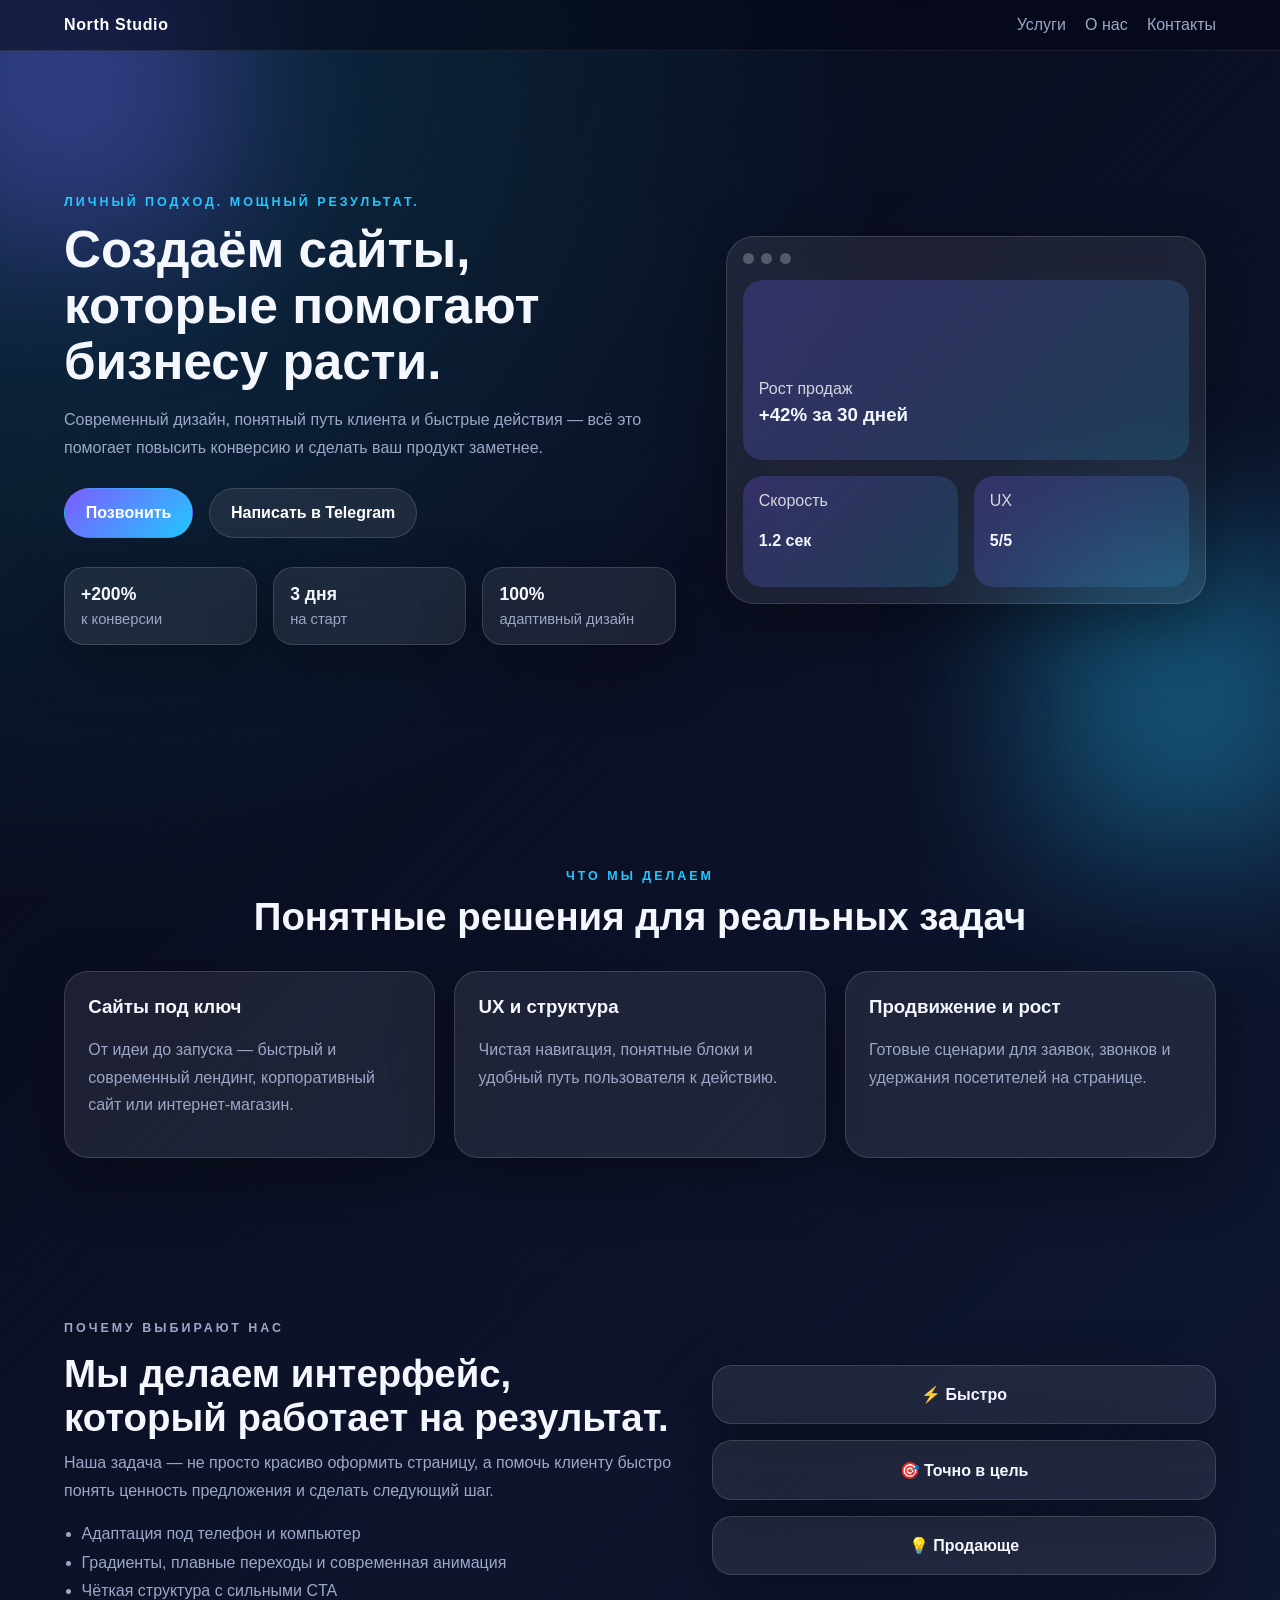
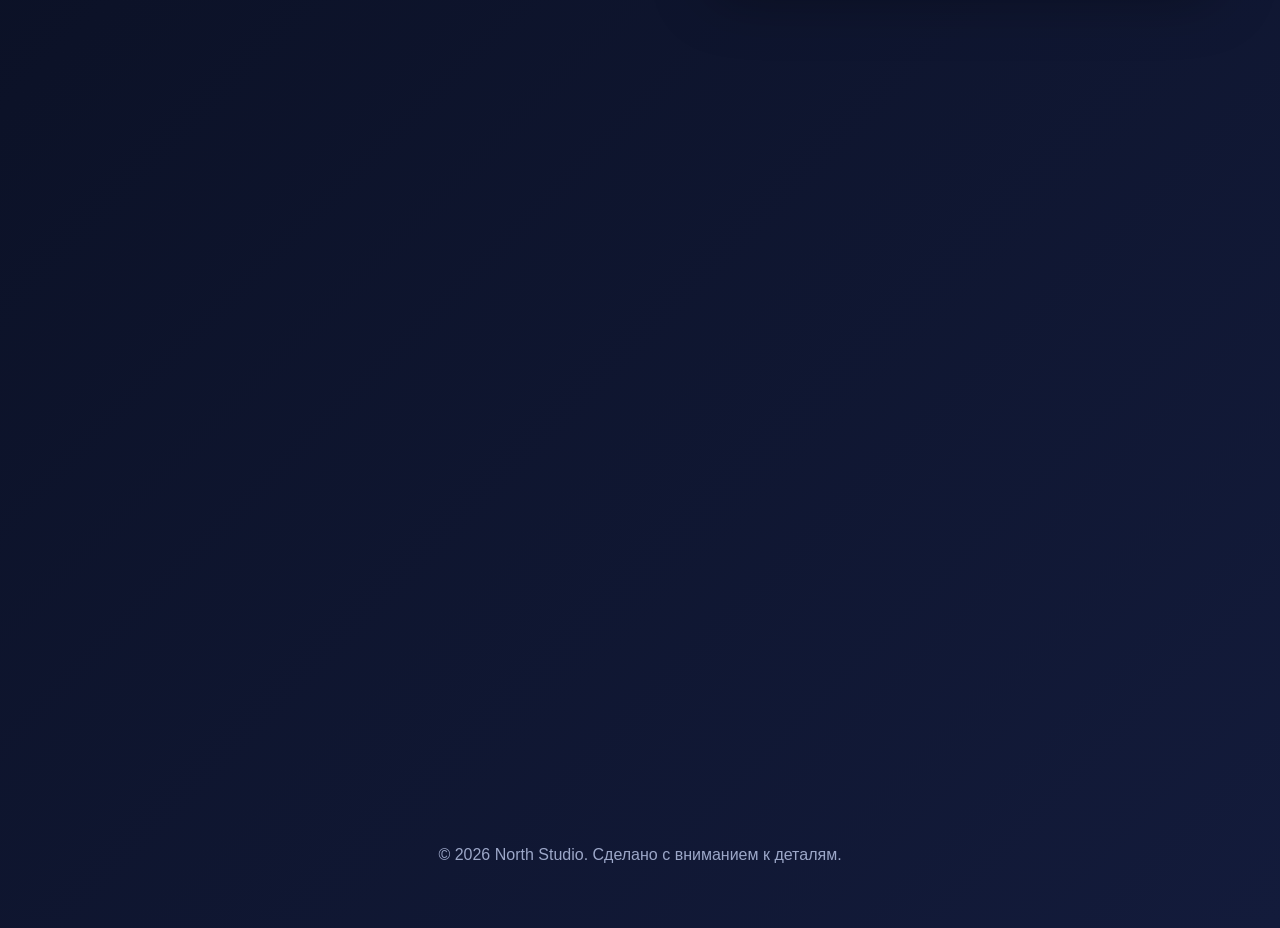
==== index.html @ 6022a89e "Initial landing page" ====
<!DOCTYPE html>
<html lang="ru">
  <head>
    <meta charset="UTF-8" />
    <meta name="viewport" content="width=device-width, initial-scale=1.0" />
    <meta
      name="description"
      content="Современный и продающий сайт с понятной структурой, сильными CTA и удобной адаптацией под телефон и компьютер."
    />
    <title>North Studio — сайты, которые продают</title>
    <link rel="stylesheet" href="styles.css" />
  </head>
  <body>
    <div class="page-glow glow-one"></div>
    <div class="page-glow glow-two"></div>

    <header class="header">
      <a href="#top" class="brand">North Studio</a>
      <button class="menu-toggle" aria-label="Открыть меню" aria-expanded="false">
        <span></span><span></span><span></span>
      </button>
      <nav class="nav" aria-label="Главная навигация">
        <a href="#services">Услуги</a>
        <a href="#about">О нас</a>
        <a href="#contact">Контакты</a>
      </nav>
    </header>

    <main id="top">
      <section class="hero section">
        <div class="hero-copy reveal">
          <p class="eyebrow">Личный подход. Мощный результат.</p>
          <h1>Создаём сайты, которые помогают бизнесу расти.</h1>
          <p class="hero-text">
            Современный дизайн, понятный путь клиента и быстрые действия — всё это
            помогает повысить конверсию и сделать ваш продукт заметнее.
          </p>
          <div class="hero-actions">
            <a class="btn btn-primary" href="tel:+79000000000">Позвонить</a>
            <a class="btn btn-secondary" href="https://t.me/yourusername" target="_blank" rel="noreferrer">Написать в Telegram</a>
          </div>
          <div class="hero-stats">
            <div>
              <strong>+200%</strong>
              <span>к конверсии</span>
            </div>
            <div>
              <strong>3 дня</strong>
              <span>на старт</span>
            </div>
            <div>
              <strong>100%</strong>
              <span>адаптивный дизайн</span>
            </div>
          </div>
        </div>

        <div class="hero-visual reveal">
          <div class="panel">
            <div class="panel-top">
              <span></span><span></span><span></span>
            </div>
            <div class="panel-body">
              <div class="mock-card large">
                <p>Рост продаж</p>
                <h3>+42% за 30 дней</h3>
              </div>
              <div class="mock-grid">
                <div class="mock-card">
                  <p>Скорость</p>
                  <h4>1.2 сек</h4>
                </div>
                <div class="mock-card">
                  <p>UX</p>
                  <h4>5/5</h4>
                </div>
              </div>
            </div>
          </div>
        </div>
      </section>

      <section class="section" id="services">
        <div class="section-heading reveal">
          <p class="eyebrow">Что мы делаем</p>
          <h2>Понятные решения для реальных задач</h2>
        </div>
        <div class="cards-grid">
          <article class="card reveal">
            <h3>Сайты под ключ</h3>
            <p>От идеи до запуска — быстрый и современный лендинг, корпоративный сайт или интернет-магазин.</p>
          </article>
          <article class="card reveal">
            <h3>UX и структура</h3>
            <p>Чистая навигация, понятные блоки и удобный путь пользователя к действию.</p>
          </article>
          <article class="card reveal">
            <h3>Продвижение и рост</h3>
            <p>Готовые сценарии для заявок, звонков и удержания посетителей на странице.</p>
          </article>
        </div>
      </section>

      <section class="section about-section" id="about">
        <div class="about-copy reveal">
          <p class="eyebrow">Почему выбирают нас</p>
          <h2>Мы делаем интерфейс, который работает на результат.</h2>
          <p>
            Наша задача — не просто красиво оформить страницу, а помочь клиенту быстро понять ценность предложения и сделать следующий шаг.
          </p>
          <ul class="feature-list">
            <li>Адаптация под телефон и компьютер</li>
            <li>Градиенты, плавные переходы и современная анимация</li>
            <li>Чёткая структура с сильными CTA</li>
          </ul>
        </div>
        <div class="about-badges reveal">
          <div class="badge">⚡ Быстро</div>
          <div class="badge">🎯 Точно в цель</div>
          <div class="badge">💡 Продающе</div>
        </div>
      </section>

      <section class="section contact-section" id="contact">
        <div class="section-heading reveal">
          <p class="eyebrow">Оставить заявку</p>
          <h2>Готовы начать?</h2>
        </div>
        <div class="contact-wrap">
          <form class="contact-form reveal" id="lead-form">
            <label>
              Имя
              <input type="text" name="name" placeholder="Ваше имя" required />
            </label>
            <label>
              Телефон
              <input type="tel" name="phone" placeholder="+7 999 000 00 00" required />
            </label>
            <label>
              Что нужно
              <textarea name="message" rows="4" placeholder="Коротко опишите задачу"></textarea>
            </label>
            <button class="btn btn-primary" type="submit">Отправить заявку</button>
            <p class="form-note" id="form-note">Мы ответим в течение рабочего дня.</p>
          </form>
          <div class="contact-info reveal">
            <h3>Контакты</h3>
            <p><a href="tel:+79000000000">+7 (900) 000-00-00</a></p>
            <p><a href="https://t.me/yourusername" target="_blank" rel="noreferrer">Телеграм</a></p>
            <p>Москва, онлайн по всей России</p>
          </div>
        </div>
      </section>
    </main>

    <footer class="footer">
      <p>© <span id="year"></span> North Studio. Сделано с вниманием к деталям.</p>
    </footer>

    <script src="script.js"></script>
  </body>
</html>
---- styles.css ----
:root {
  --bg: #050816;
  --bg-soft: rgba(255, 255, 255, 0.08);
  --text: #f5f7ff;
  --muted: #9ca7c8;
  --accent: #7c5cff;
  --accent-2: #24c7ff;
  --border: rgba(255, 255, 255, 0.14);
  --shadow: 0 20px 60px rgba(0, 0, 0, 0.35);
}

* {
  box-sizing: border-box;
}

html {
  scroll-behavior: smooth;
}

body {
  margin: 0;
  font-family: Inter, ui-sans-serif, -apple-system, BlinkMacSystemFont, "Segoe UI", sans-serif;
  color: var(--text);
  background:
    radial-gradient(circle at top left, rgba(36, 199, 255, 0.22), transparent 32%),
    linear-gradient(135deg, #060816 0%, #0c1228 45%, #131b3b 100%);
  min-height: 100vh;
  overflow-x: hidden;
}

img {
  max-width: 100%;
}

.page-glow {
  position: fixed;
  width: 300px;
  height: 300px;
  filter: blur(80px);
  opacity: 0.35;
  pointer-events: none;
  z-index: -1;
}

.glow-one {
  top: -60px;
  left: -80px;
  background: var(--accent);
}

.glow-two {
  bottom: 50px;
  right: -60px;
  background: var(--accent-2);
}

.header {
  position: sticky;
  top: 0;
  z-index: 20;
  display: flex;
  justify-content: space-between;
  align-items: center;
  padding: 1rem 5vw;
  backdrop-filter: blur(18px);
  background: rgba(5, 8, 22, 0.55);
  border-bottom: 1px solid rgba(255, 255, 255, 0.08);
}

.brand {
  color: white;
  text-decoration: none;
  font-weight: 800;
  letter-spacing: 0.04em;
}

.nav {
  display: flex;
  gap: 1.2rem;
}

.nav a {
  color: var(--muted);
  text-decoration: none;
  transition: color 0.3s ease;
}

.nav a:hover {
  color: white;
}

.menu-toggle {
  display: none;
  background: none;
  border: 0;
  padding: 0.3rem;
  cursor: pointer;
}

.menu-toggle span {
  display: block;
  width: 22px;
  height: 2px;
  background: white;
  margin: 5px 0;
  border-radius: 999px;
}

.section {
  padding: 5rem 5vw;
}

.hero {
  display: grid;
  grid-template-columns: 1.1fr 0.9fr;
  gap: 2.5rem;
  align-items: center;
  min-height: 82vh;
}

.eyebrow {
  text-transform: uppercase;
  letter-spacing: 0.24em;
  color: var(--accent-2);
  font-size: 0.78rem;
  font-weight: 700;
}

h1,
h2,
h3,
p {
  margin-top: 0;
}

h1 {
  font-size: clamp(2.2rem, 4vw, 3.7rem);
  line-height: 1.1;
  margin-bottom: 1rem;
}

h2 {
  font-size: clamp(1.7rem, 3vw, 2.4rem);
  margin-bottom: 0.6rem;
}

.hero-text,
.card p,
.about-copy p,
.contact-info p,
.form-note {
  color: var(--muted);
  line-height: 1.7;
}

.hero-actions {
  display: flex;
  flex-wrap: wrap;
  gap: 1rem;
  margin: 1.7rem 0;
}

.btn {
  display: inline-flex;
  align-items: center;
  justify-content: center;
  padding: 0.95rem 1.3rem;
  border-radius: 999px;
  text-decoration: none;
  font-weight: 700;
  border: 1px solid transparent;
  transition: transform 0.3s ease, box-shadow 0.3s ease, background 0.3s ease;
}

.btn:hover {
  transform: translateY(-2px);
  box-shadow: 0 12px 30px rgba(0, 0, 0, 0.24);
}

.btn-primary {
  background: linear-gradient(135deg, var(--accent), var(--accent-2));
  color: white;
}

.btn-secondary {
  color: white;
  background: rgba(255, 255, 255, 0.08);
  border-color: var(--border);
}

.hero-stats {
  display: grid;
  grid-template-columns: repeat(3, minmax(0, 1fr));
  gap: 1rem;
  margin-top: 1.8rem;
}

.hero-stats div,
.card,
.contact-form,
.contact-info,
.about-badges .badge,
.panel {
  background: var(--bg-soft);
  border: 1px solid var(--border);
  box-shadow: var(--shadow);
}

.hero-stats div {
  padding: 1rem;
  border-radius: 20px;
  backdrop-filter: blur(16px);
}

.hero-stats strong {
  display: block;
  font-size: 1.1rem;
  margin-bottom: 0.3rem;
}

.hero-stats span {
  color: var(--muted);
  font-size: 0.92rem;
}

.hero-visual {
  display: flex;
  justify-content: center;
}

.panel {
  width: min(100%, 480px);
  padding: 1rem;
  border-radius: 28px;
  backdrop-filter: blur(20px);
  animation: float 5s ease-in-out infinite;
}

.panel-top {
  display: flex;
  gap: 0.45rem;
  margin-bottom: 1rem;
}

.panel-top span {
  width: 11px;
  height: 11px;
  border-radius: 50%;
  background: rgba(255, 255, 255, 0.25);
}

.panel-body {
  display: grid;
  gap: 1rem;
}

.mock-card {
  padding: 1rem;
  border-radius: 20px;
  background: linear-gradient(135deg, rgba(124, 92, 255, 0.25), rgba(36, 199, 255, 0.15));
}

.mock-card.large {
  min-height: 180px;
  display: flex;
  flex-direction: column;
  justify-content: flex-end;
}

.mock-card p {
  color: rgba(255, 255, 255, 0.8);
  margin-bottom: 0.35rem;
}

.mock-grid {
  display: grid;
  grid-template-columns: 1fr 1fr;
  gap: 1rem;
}

.section-heading {
  margin-bottom: 2rem;
  text-align: center;
}

.cards-grid {
  display: grid;
  grid-template-columns: repeat(3, minmax(0, 1fr));
  gap: 1.2rem;
}

.card {
  padding: 1.45rem;
  border-radius: 24px;
  transition: transform 0.35s ease, border-color 0.35s ease;
}

.card:hover {
  transform: translateY(-6px);
  border-color: rgba(124, 92, 255, 0.5);
}

.about-section {
  display: grid;
  grid-template-columns: 1.1fr 0.9fr;
  gap: 2rem;
  align-items: center;
}

.feature-list {
  padding-left: 1.1rem;
  color: var(--muted);
  line-height: 1.8;
}

.about-badges {
  display: grid;
  gap: 1rem;
}

.about-badges .badge {
  padding: 1.2rem 1.3rem;
  border-radius: 20px;
  font-weight: 700;
  text-align: center;
}

.contact-wrap {
  display: grid;
  grid-template-columns: 1.1fr 0.9fr;
  gap: 1.3rem;
}

.contact-form,
.contact-info {
  border-radius: 24px;
  padding: 1.35rem;
}

label {
  display: flex;
  flex-direction: column;
  gap: 0.5rem;
  margin-bottom: 1rem;
  font-weight: 600;
}

input,
textarea {
  width: 100%;
  border: 1px solid rgba(255, 255, 255, 0.12);
  background: rgba(255, 255, 255, 0.07);
  border-radius: 14px;
  padding: 0.95rem 1rem;
  color: white;
  outline: none;
}

input:focus,
textarea:focus {
  border-color: var(--accent-2);
  box-shadow: 0 0 0 3px rgba(36, 199, 255, 0.15);
}

.contact-info a {
  color: white;
  text-decoration: none;
}

.footer {
  padding: 2rem 5vw 3rem;
  color: var(--muted);
  text-align: center;
}

.reveal {
  opacity: 0;
  transform: translateY(24px);
  transition: opacity 0.8s ease, transform 0.8s ease;
}

.reveal.visible {
  opacity: 1;
  transform: translateY(0);
}

@keyframes float {
  0%,
  100% {
    transform: translateY(0px);
  }
  50% {
    transform: translateY(-8px);
  }
}

@media (max-width: 900px) {
  .hero,
  .about-section,
  .contact-wrap,
  .cards-grid {
    grid-template-columns: 1fr;
  }

  .hero {
    min-height: auto;
  }
}

@media (max-width: 760px) {
  .header {
    padding: 1rem 1.2rem;
  }

  .menu-toggle {
    display: inline-block;
  }

  .nav {
    position: absolute;
    top: 100%;
    right: 1rem;
    flex-direction: column;
    padding: 0.8rem;
    border-radius: 16px;
    background: rgba(5, 8, 22, 0.95);
    border: 1px solid var(--border);
    display: none;
    min-width: 170px;
  }

  .nav.open {
    display: flex;
  }

  .section {
    padding: 3.5rem 1.2rem;
  }

  .hero-actions,
  .hero-stats {
    grid-template-columns: 1fr;
  }

  .hero-stats {
    display: grid;
  }

  .hero-actions {
    flex-direction: column;
  }
}
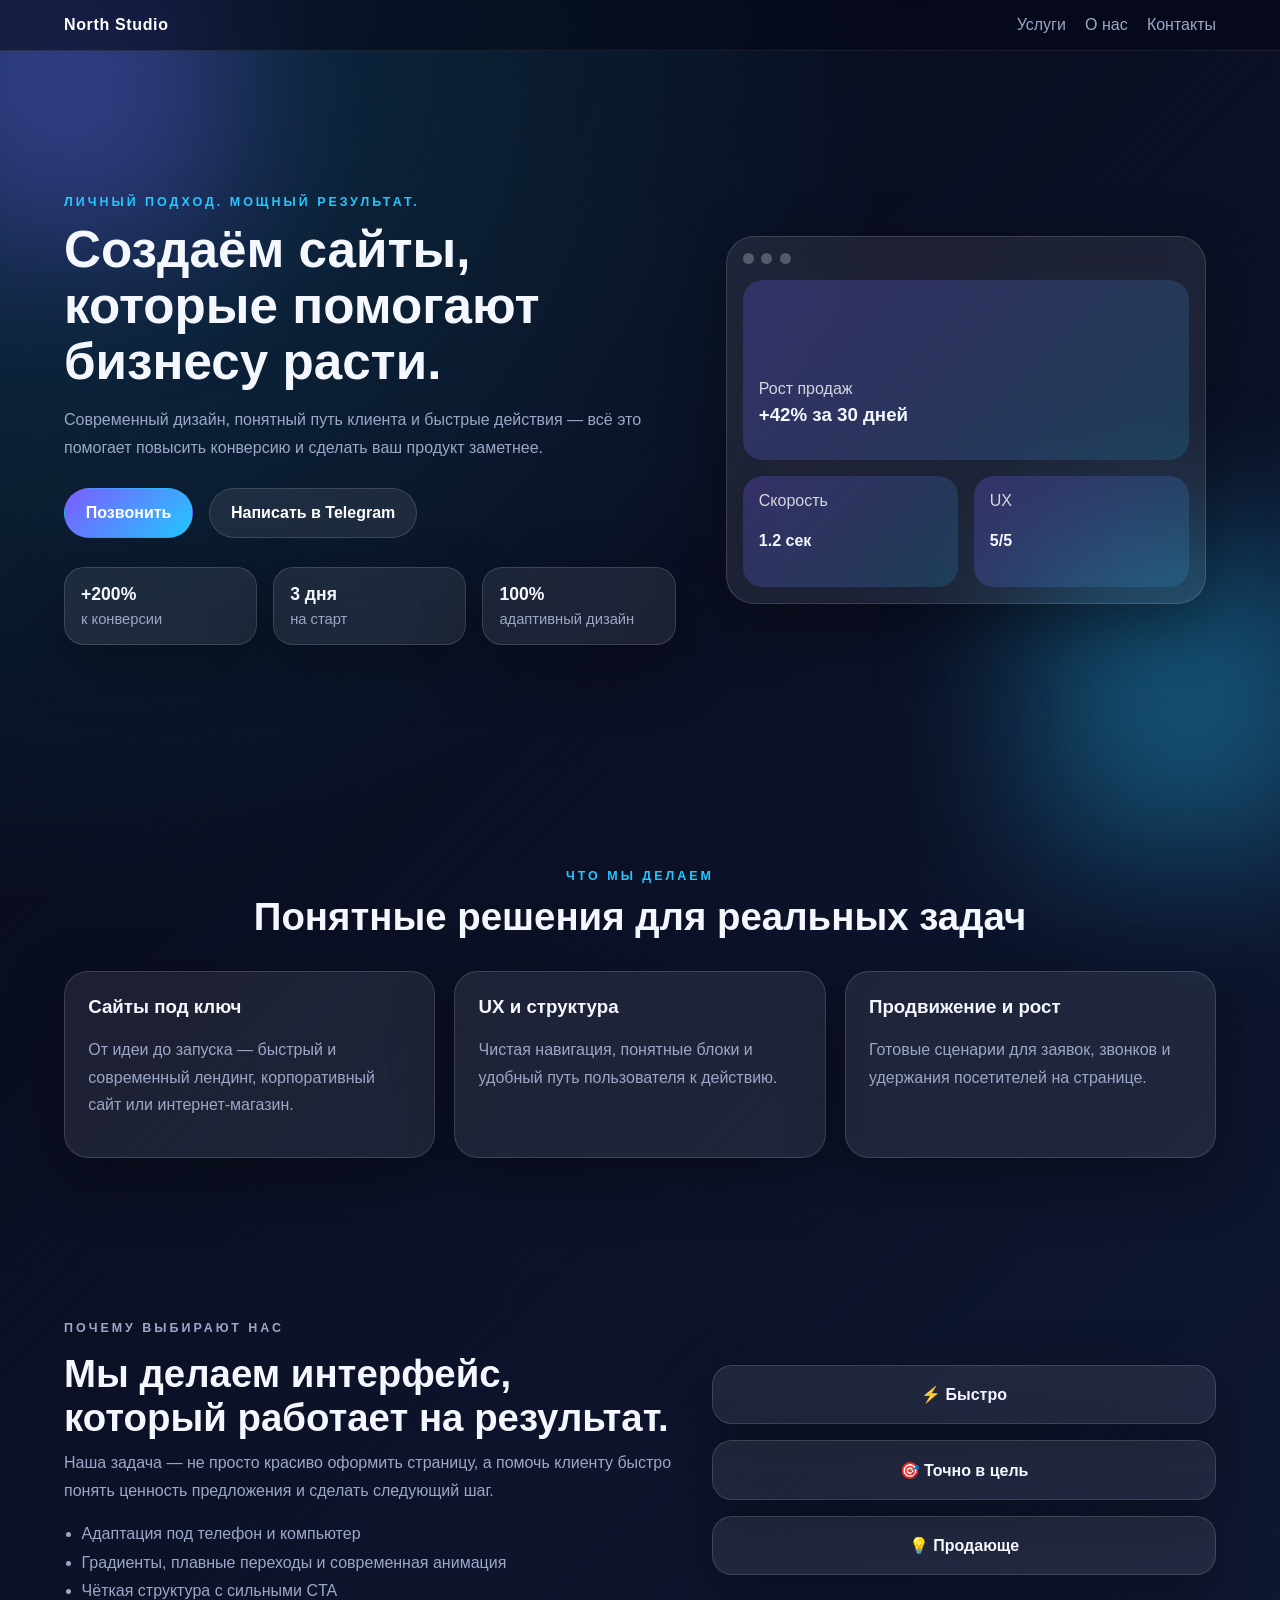
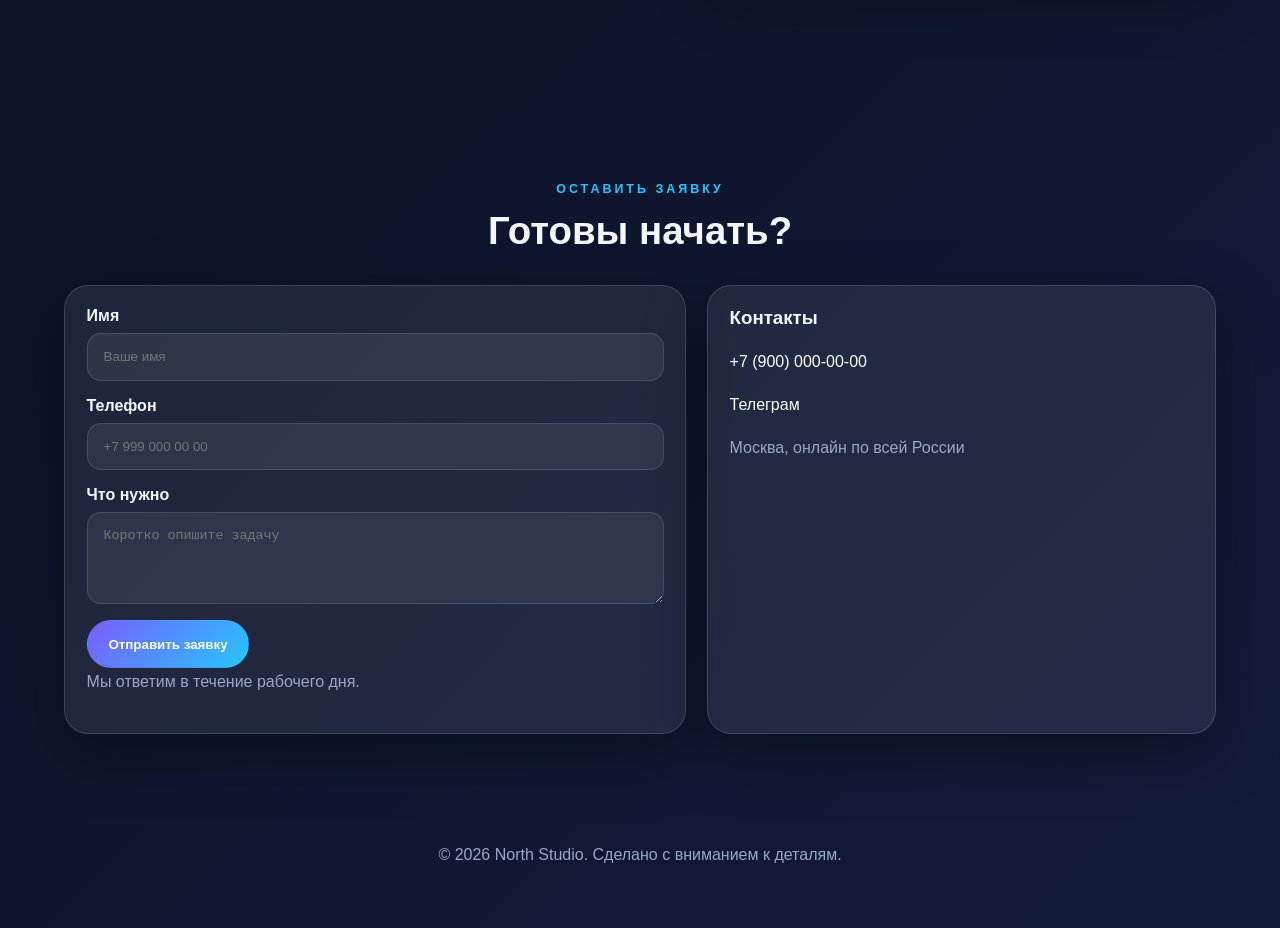
==== commit b3c06af2: "Harden external links" ====
--- a/index.html
+++ b/index.html
@@ -37,7 +37,7 @@
           </p>
           <div class="hero-actions">
             <a class="btn btn-primary" href="tel:+79000000000">Позвонить</a>
-            <a class="btn btn-secondary" href="https://t.me/yourusername" target="_blank" rel="noreferrer">Написать в Telegram</a>
+            <a class="btn btn-secondary" href="https://t.me/yourusername" target="_blank" rel="noopener noreferrer">Написать в Telegram</a>
           </div>
           <div class="hero-stats">
             <div>
@@ -146,7 +146,7 @@
           <div class="contact-info reveal">
             <h3>Контакты</h3>
             <p><a href="tel:+79000000000">+7 (900) 000-00-00</a></p>
-            <p><a href="https://t.me/yourusername" target="_blank" rel="noreferrer">Телеграм</a></p>
+            <p><a href="https://t.me/yourusername" target="_blank" rel="noopener noreferrer">Телеграм</a></p>
             <p>Москва, онлайн по всей России</p>
           </div>
         </div>
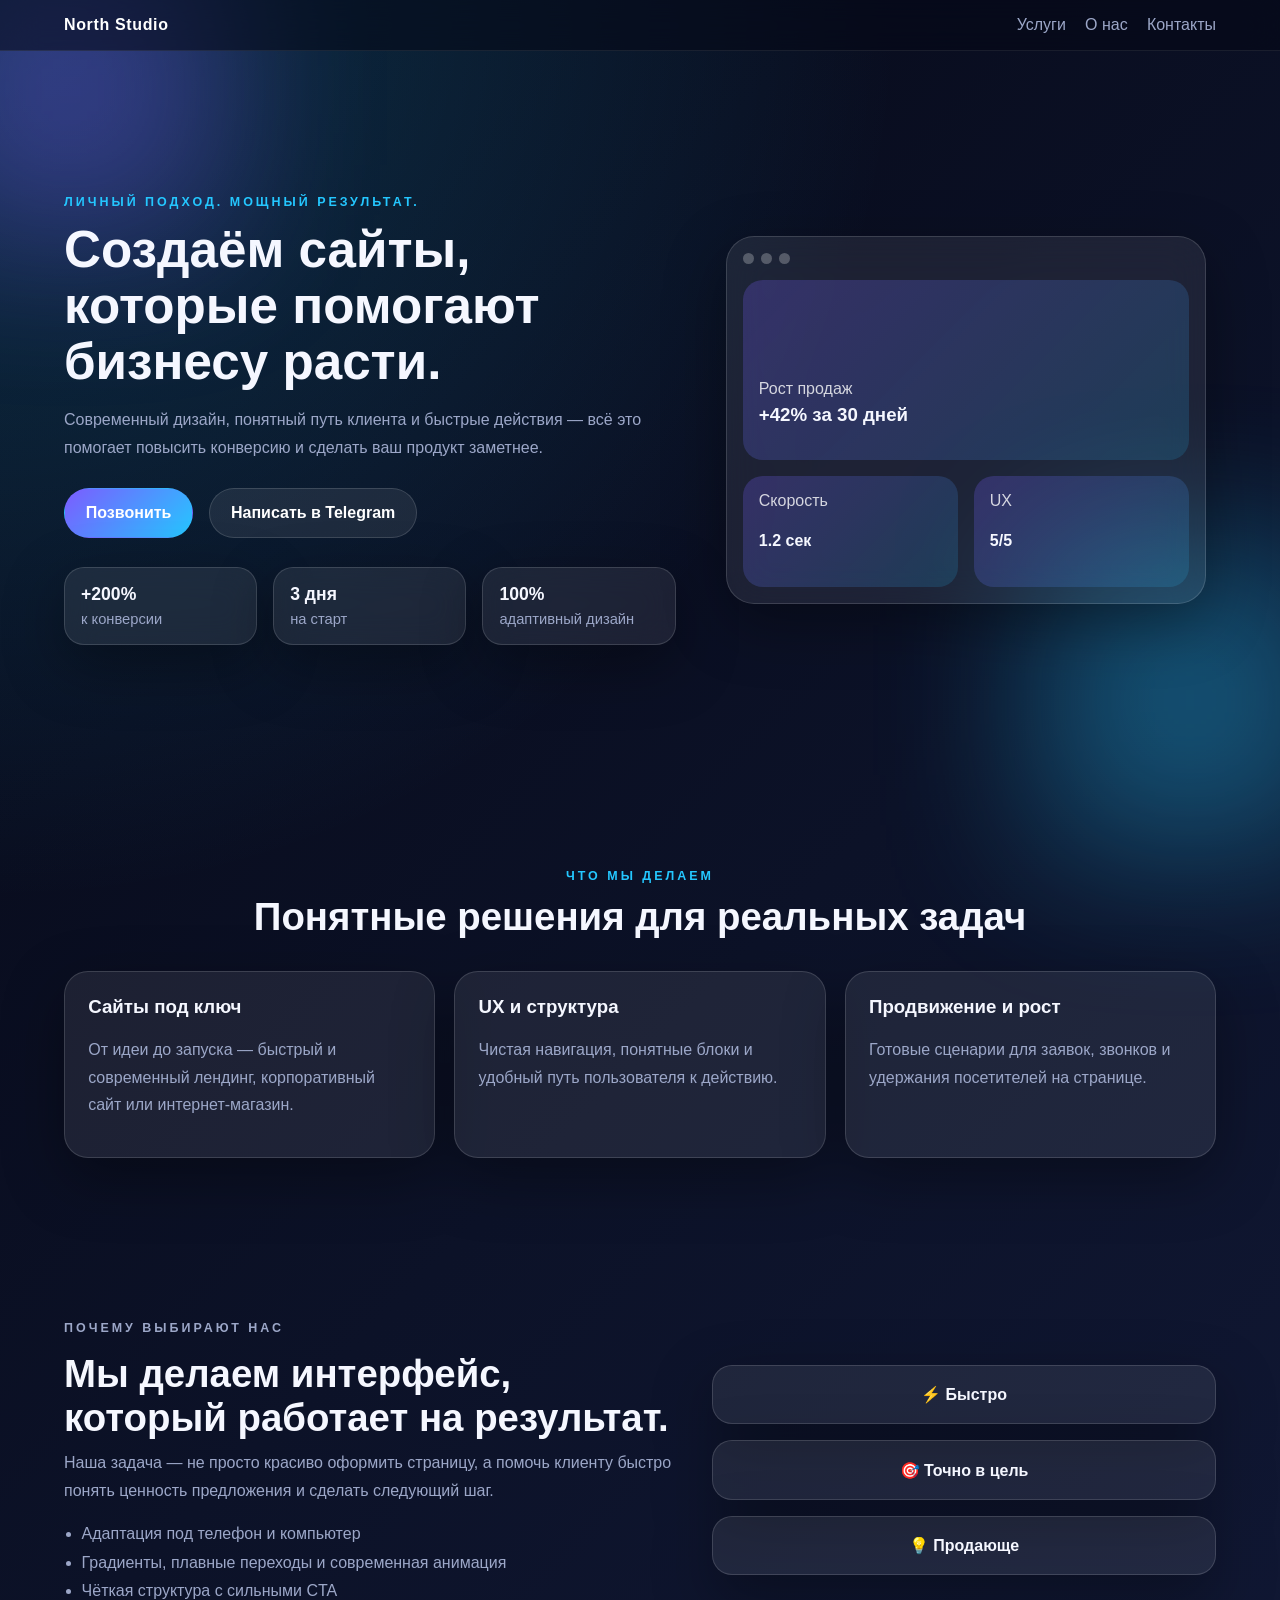
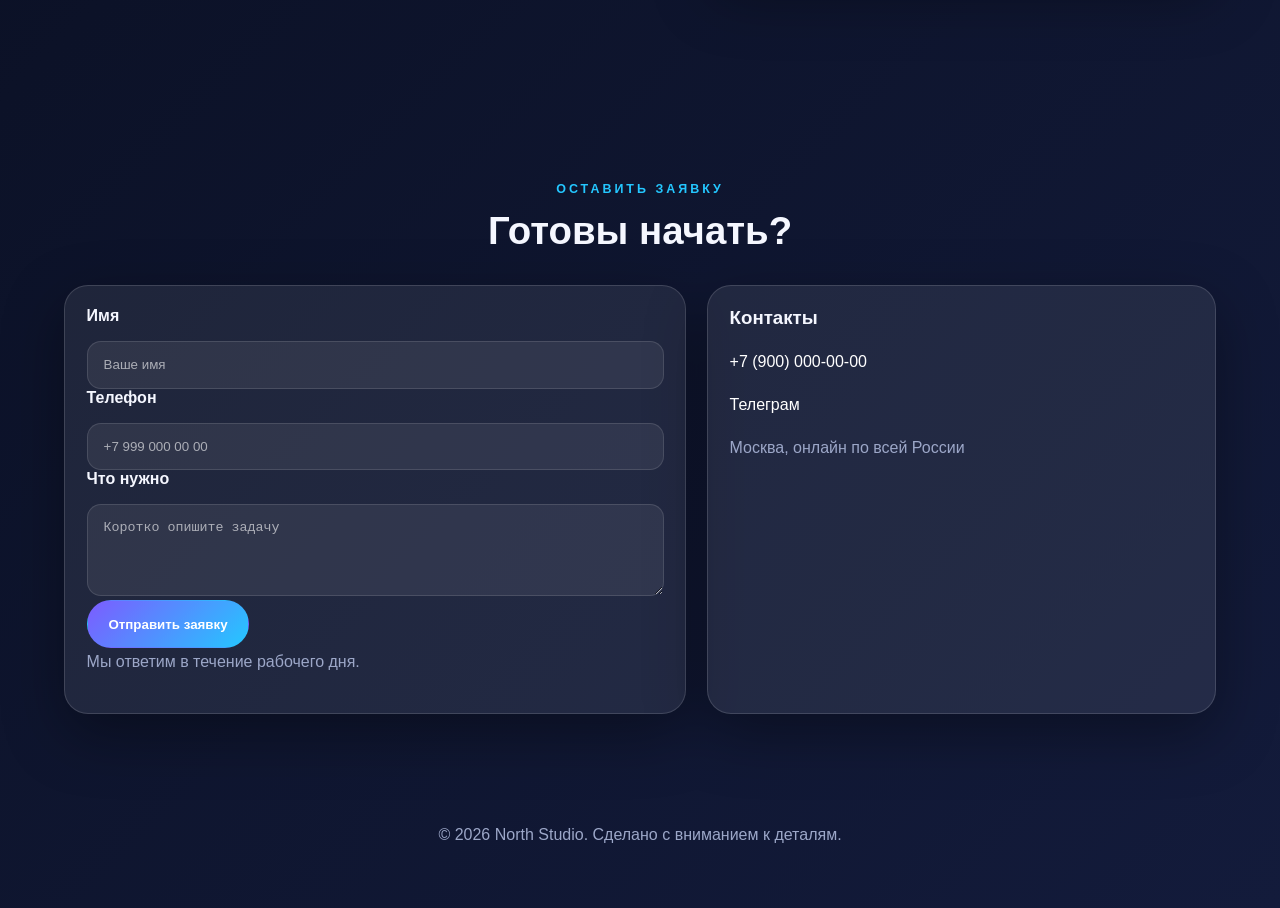
==== commit 50918ca6: "Add SEO accessibility and GitHub Pages readiness" ====
--- a/index.html
+++ b/index.html
@@ -7,10 +7,18 @@
       name="description"
       content="Современный и продающий сайт с понятной структурой, сильными CTA и удобной адаптацией под телефон и компьютер."
     />
+    <meta name="keywords" content="лендинг, разработка сайта, сайт под ключ, адаптивный сайт, продажи через сайт" />
+    <meta name="theme-color" content="#050816" />
+    <meta name="robots" content="index,follow" />
+    <meta property="og:title" content="North Studio — сайты, которые продают" />
+    <meta property="og:description" content="Создаём современные, понятные и продающие сайты с сильными CTA и адаптивным дизайном." />
+    <meta property="og:type" content="website" />
+    <link rel="canonical" href="https://your-username.github.io/landing-page/" />
     <title>North Studio — сайты, которые продают</title>
     <link rel="stylesheet" href="styles.css" />
   </head>
-  <body>
+  <body id="top">
+    <a class="skip-link" href="#main-content">Перейти к содержимому</a>
     <div class="page-glow glow-one"></div>
     <div class="page-glow glow-two"></div>
 
@@ -26,7 +34,7 @@
       </nav>
     </header>
 
-    <main id="top">
+    <main id="main-content" tabindex="-1">
       <section class="hero section">
         <div class="hero-copy reveal">
           <p class="eyebrow">Личный подход. Мощный результат.</p>
@@ -128,20 +136,17 @@
         </div>
         <div class="contact-wrap">
           <form class="contact-form reveal" id="lead-form">
-            <label>
-              Имя
-              <input type="text" name="name" placeholder="Ваше имя" required />
-            </label>
-            <label>
-              Телефон
-              <input type="tel" name="phone" placeholder="+7 999 000 00 00" required />
-            </label>
-            <label>
-              Что нужно
-              <textarea name="message" rows="4" placeholder="Коротко опишите задачу"></textarea>
-            </label>
+            <label for="name">Имя</label>
+            <input id="name" type="text" name="name" placeholder="Ваше имя" autocomplete="name" required />
+
+            <label for="phone">Телефон</label>
+            <input id="phone" type="tel" name="phone" placeholder="+7 999 000 00 00" autocomplete="tel" inputmode="tel" required />
+
+            <label for="message">Что нужно</label>
+            <textarea id="message" name="message" rows="4" placeholder="Коротко опишите задачу"></textarea>
+
             <button class="btn btn-primary" type="submit">Отправить заявку</button>
-            <p class="form-note" id="form-note">Мы ответим в течение рабочего дня.</p>
+            <p class="form-note" id="form-note" aria-live="polite">Мы ответим в течение рабочего дня.</p>
           </form>
           <div class="contact-info reveal">
             <h3>Контакты</h3>
--- a/styles.css
+++ b/styles.css
@@ -30,6 +30,24 @@
 
 img {
   max-width: 100%;
+}
+
+.skip-link {
+  position: absolute;
+  left: -9999px;
+  top: auto;
+}
+
+.skip-link:focus {
+  left: 1rem;
+  top: 1rem;
+  z-index: 100;
+  padding: 0.8rem 1rem;
+  border-radius: 999px;
+  background: white;
+  color: #050816;
+  text-decoration: none;
+  font-weight: 700;
 }
 
 .page-glow {
@@ -354,6 +372,11 @@
   padding: 0.95rem 1rem;
   color: white;
   outline: none;
+}
+
+input::placeholder,
+textarea::placeholder {
+  color: rgba(255, 255, 255, 0.6);
 }
 
 input:focus,
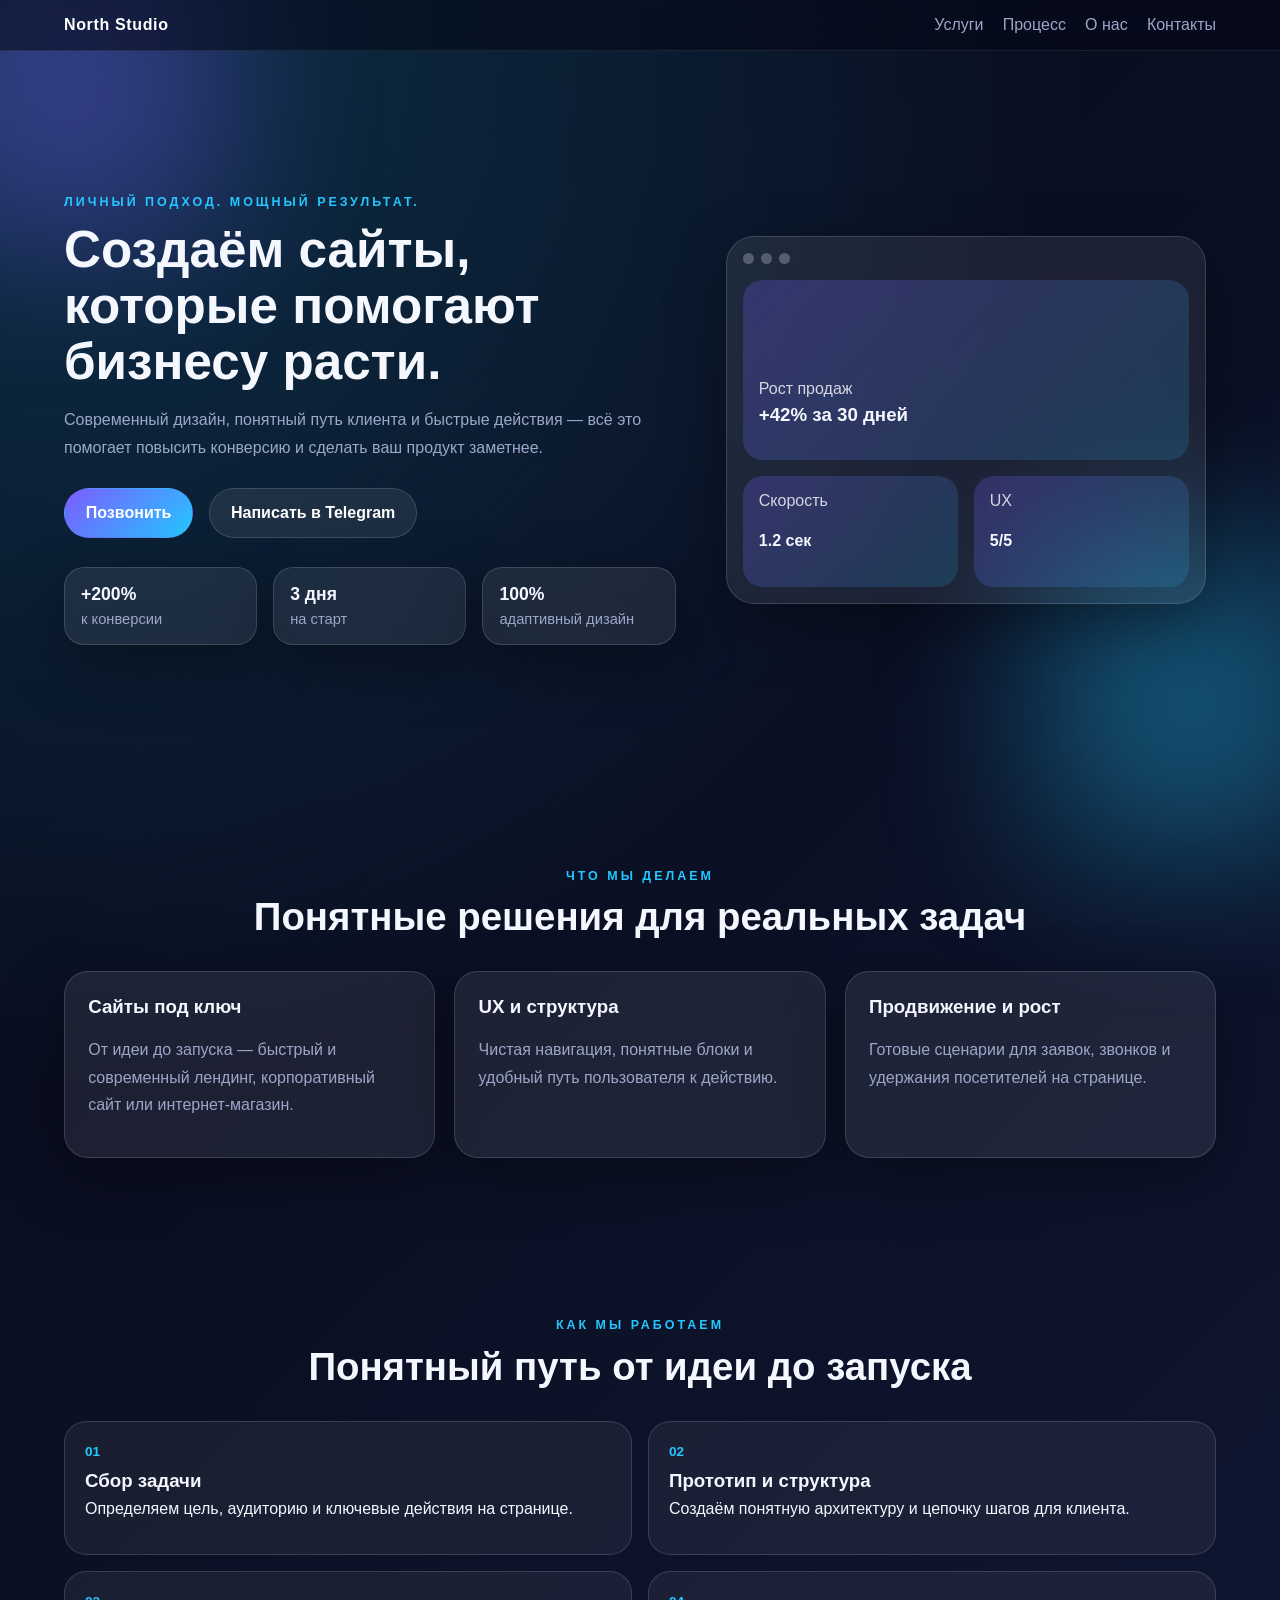
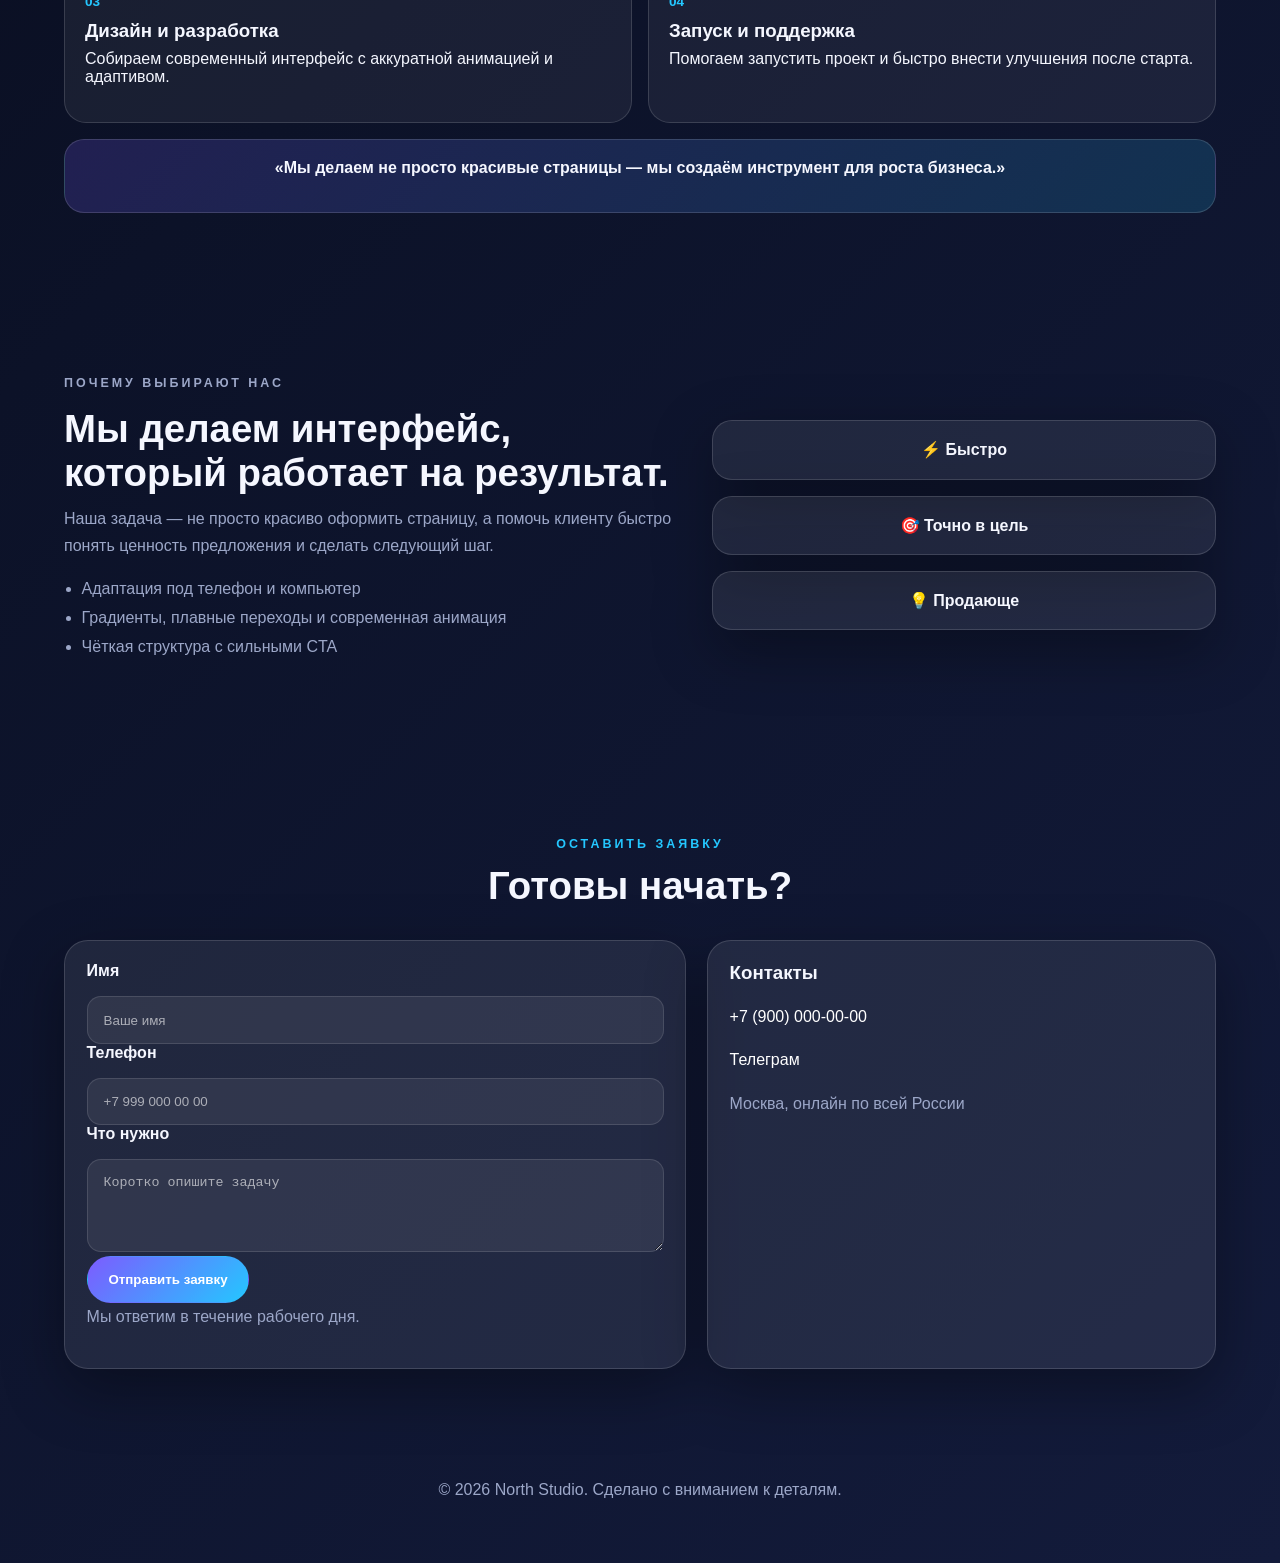
==== commit b59b458f: "Add GitHub Pages workflow and process section" ====
--- a/index.html
+++ b/index.html
@@ -29,6 +29,7 @@
       </button>
       <nav class="nav" aria-label="Главная навигация">
         <a href="#services">Услуги</a>
+        <a href="#process">Процесс</a>
         <a href="#about">О нас</a>
         <a href="#contact">Контакты</a>
       </nav>
@@ -109,6 +110,38 @@
         </div>
       </section>
 
+      <section class="section" id="process">
+        <div class="section-heading reveal">
+          <p class="eyebrow">Как мы работаем</p>
+          <h2>Понятный путь от идеи до запуска</h2>
+        </div>
+        <div class="process-grid">
+          <article class="process-step reveal">
+            <span>01</span>
+            <h3>Сбор задачи</h3>
+            <p>Определяем цель, аудиторию и ключевые действия на странице.</p>
+          </article>
+          <article class="process-step reveal">
+            <span>02</span>
+            <h3>Прототип и структура</h3>
+            <p>Создаём понятную архитектуру и цепочку шагов для клиента.</p>
+          </article>
+          <article class="process-step reveal">
+            <span>03</span>
+            <h3>Дизайн и разработка</h3>
+            <p>Собираем современный интерфейс с аккуратной анимацией и адаптивом.</p>
+          </article>
+          <article class="process-step reveal">
+            <span>04</span>
+            <h3>Запуск и поддержка</h3>
+            <p>Помогаем запустить проект и быстро внести улучшения после старта.</p>
+          </article>
+        </div>
+        <div class="quote-box reveal">
+          <p>«Мы делаем не просто красивые страницы — мы создаём инструмент для роста бизнеса.»</p>
+        </div>
+      </section>
+
       <section class="section about-section" id="about">
         <div class="about-copy reveal">
           <p class="eyebrow">Почему выбирают нас</p>
--- a/styles.css
+++ b/styles.css
@@ -331,6 +331,41 @@
   line-height: 1.8;
 }
 
+.process-grid {
+  display: grid;
+  grid-template-columns: repeat(2, minmax(0, 1fr));
+  gap: 1rem;
+}
+
+.process-step {
+  padding: 1.25rem;
+  border-radius: 22px;
+  background: rgba(255, 255, 255, 0.06);
+  border: 1px solid var(--border);
+}
+
+.process-step span {
+  display: inline-block;
+  margin-bottom: 0.7rem;
+  font-size: 0.85rem;
+  font-weight: 800;
+  color: var(--accent-2);
+}
+
+.process-step h3 {
+  margin-bottom: 0.5rem;
+}
+
+.quote-box {
+  margin-top: 1rem;
+  padding: 1.2rem 1.4rem;
+  border-radius: 20px;
+  background: linear-gradient(135deg, rgba(124, 92, 255, 0.2), rgba(36, 199, 255, 0.16));
+  border: 1px solid var(--border);
+  text-align: center;
+  font-weight: 600;
+}
+
 .about-badges {
   display: grid;
   gap: 1rem;
@@ -421,7 +456,8 @@
   .hero,
   .about-section,
   .contact-wrap,
-  .cards-grid {
+  .cards-grid,
+  .process-grid {
     grid-template-columns: 1fr;
   }
 
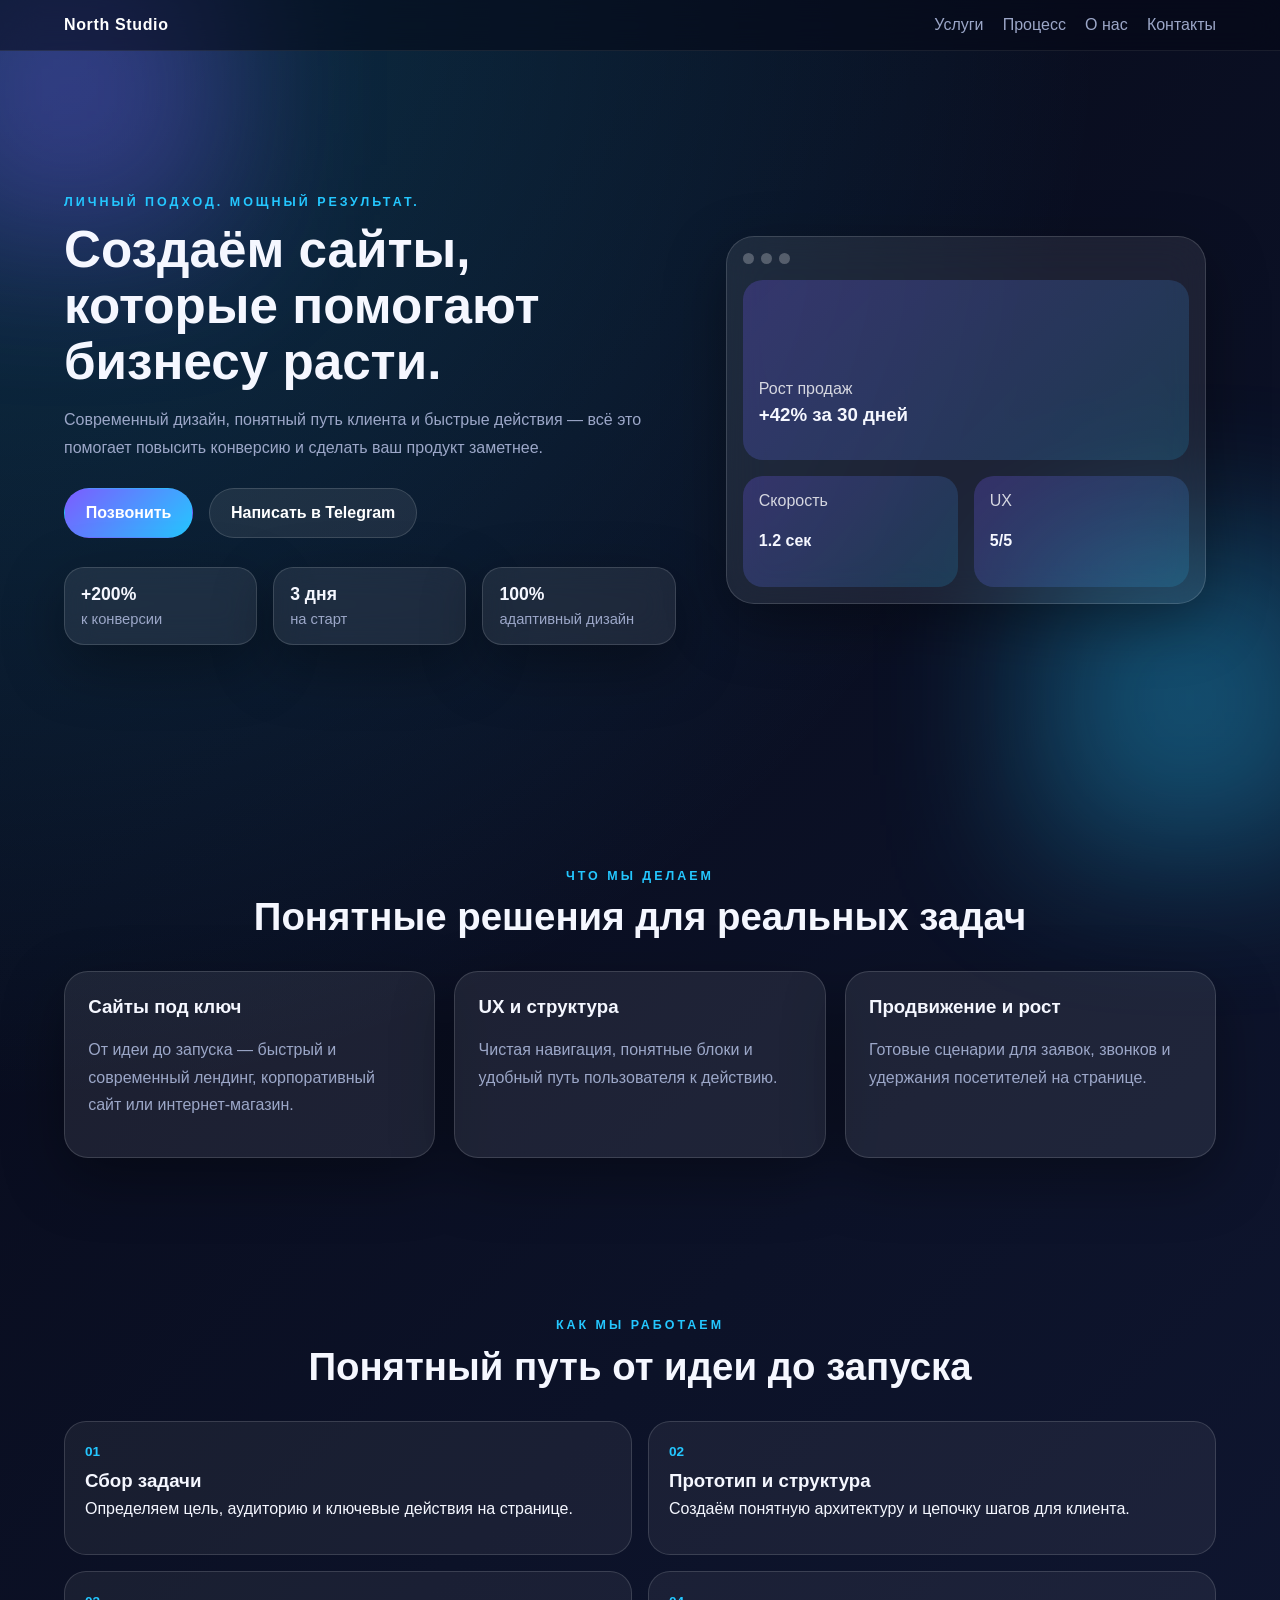
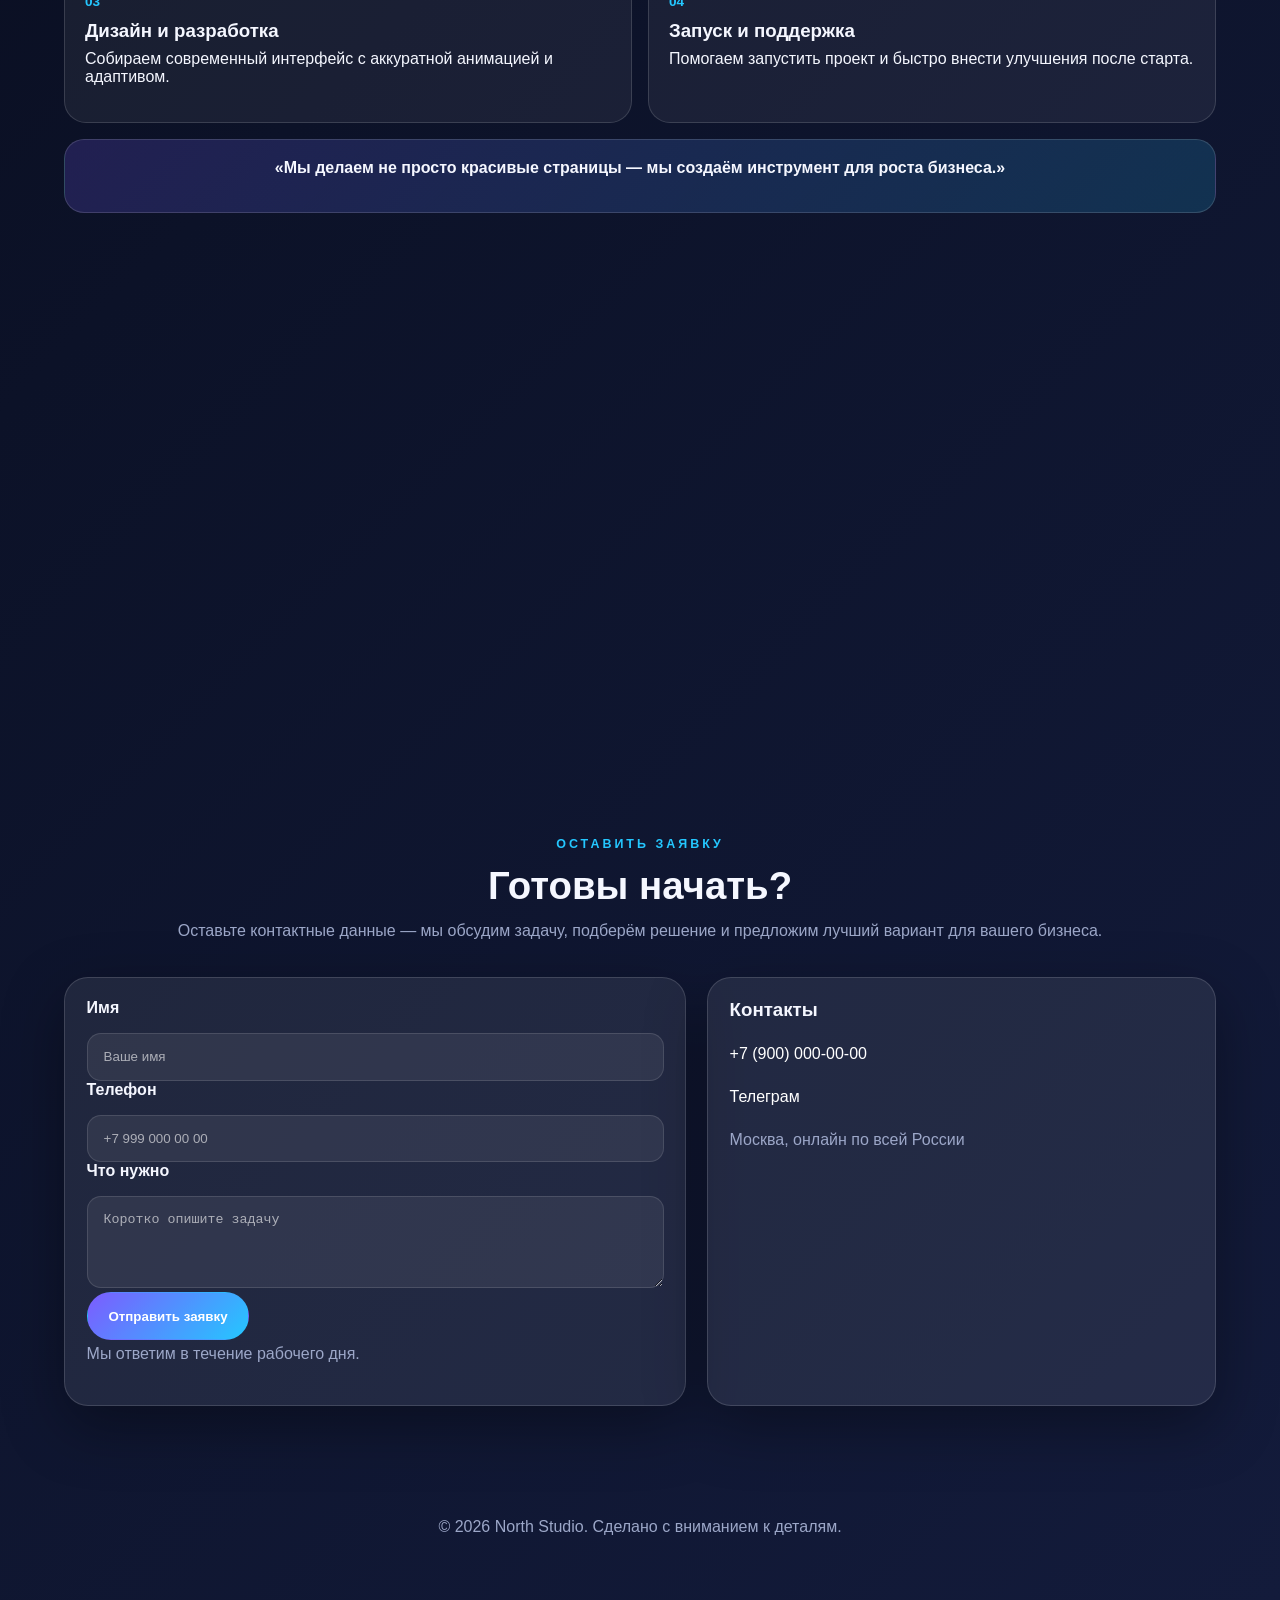
==== commit a7fdb5f6: "Refine contact section" ====
--- a/index.html
+++ b/index.html
@@ -166,6 +166,7 @@
         <div class="section-heading reveal">
           <p class="eyebrow">Оставить заявку</p>
           <h2>Готовы начать?</h2>
+          <p class="hero-text">Оставьте контактные данные — мы обсудим задачу, подберём решение и предложим лучший вариант для вашего бизнеса.</p>
         </div>
         <div class="contact-wrap">
           <form class="contact-form reveal" id="lead-form">
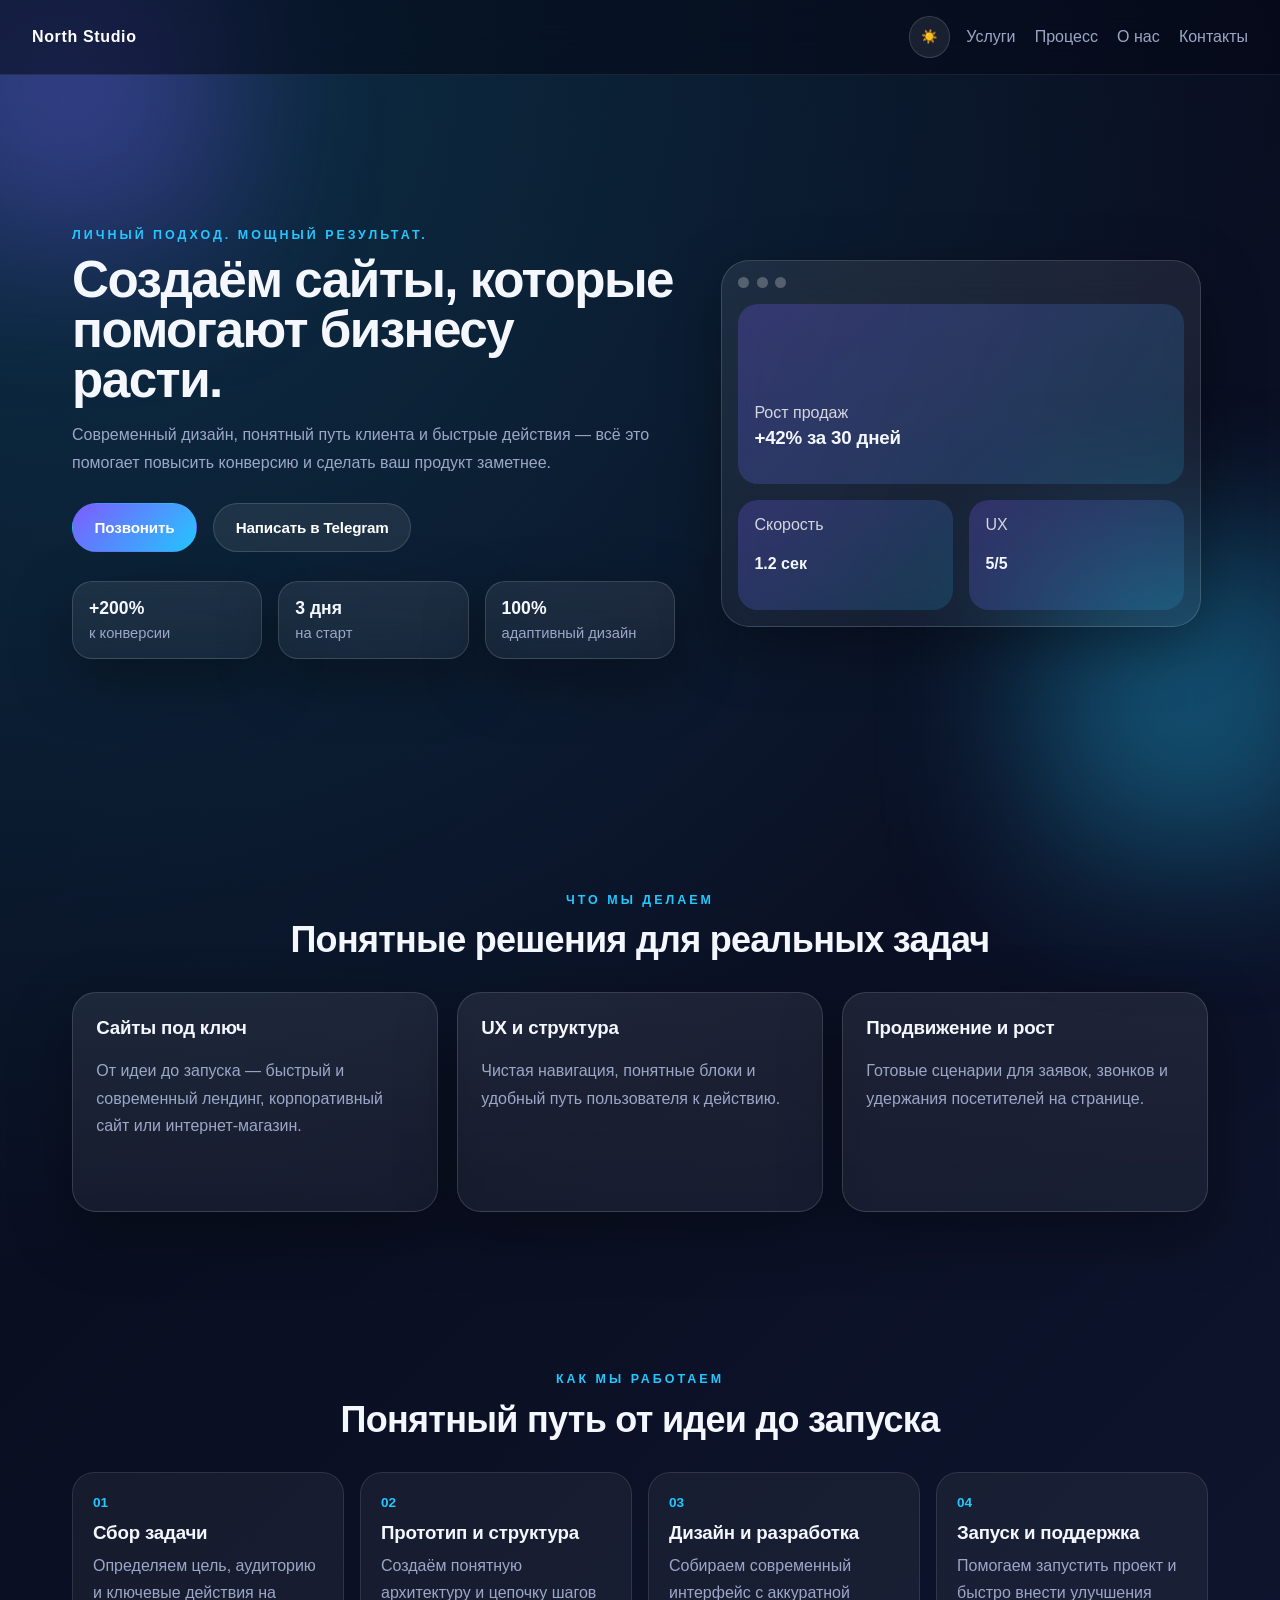
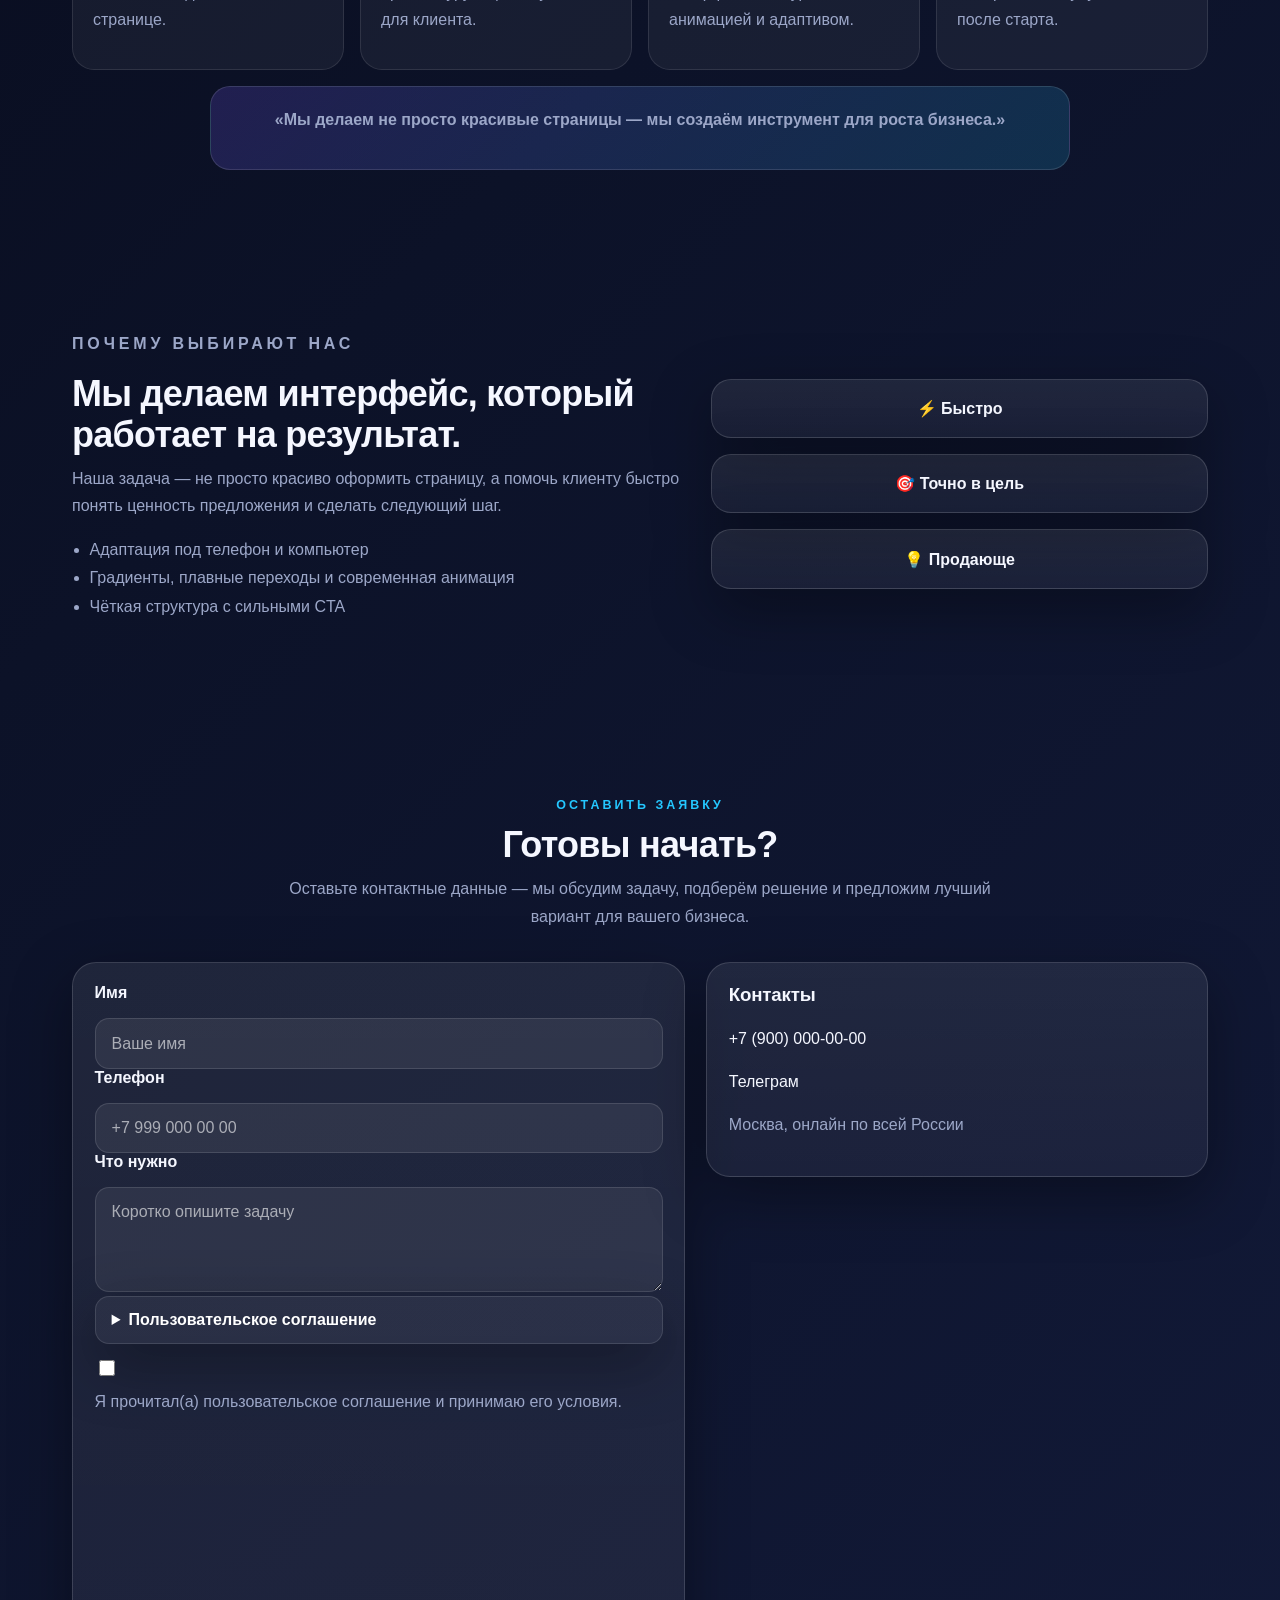
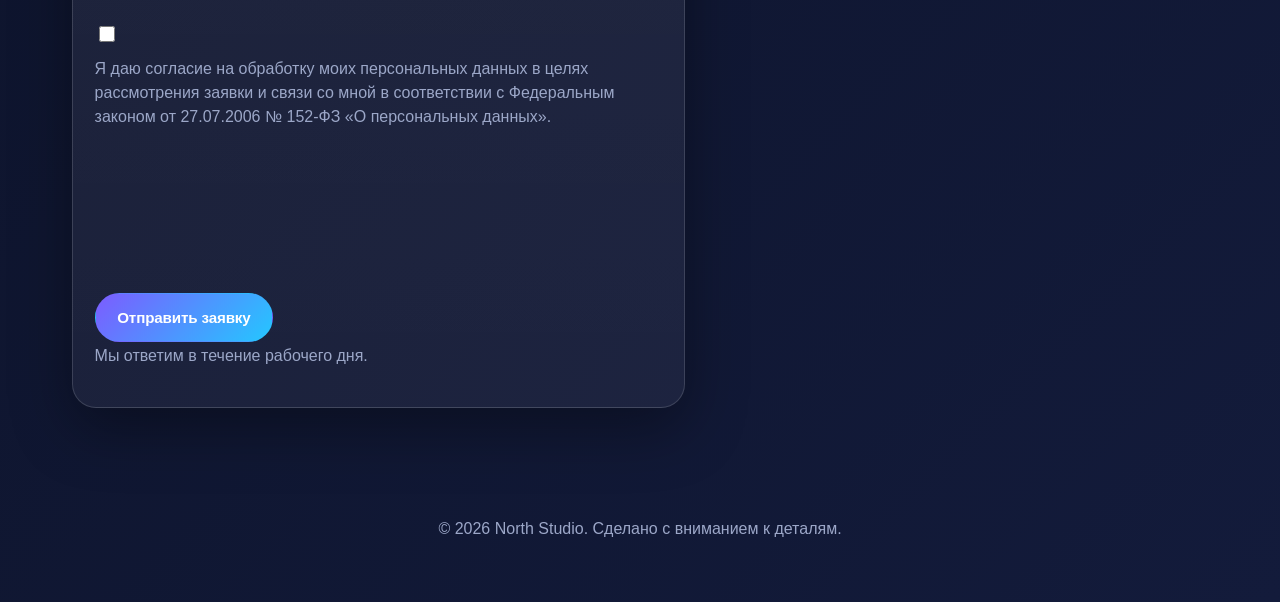
==== commit f841d5fa: "Add theme toggle and consent form" ====
--- a/index.html
+++ b/index.html
@@ -24,9 +24,14 @@
 
     <header class="header">
       <a href="#top" class="brand">North Studio</a>
-      <button class="menu-toggle" aria-label="Открыть меню" aria-expanded="false">
-        <span></span><span></span><span></span>
-      </button>
+      <div class="header-actions">
+        <button class="theme-toggle" id="theme-toggle" type="button" aria-label="Переключить тему" title="Светлая / тёмная тема">
+          <span class="theme-toggle-icon">☀️</span>
+        </button>
+        <button class="menu-toggle" aria-label="Открыть меню" aria-expanded="false">
+          <span></span><span></span><span></span>
+        </button>
+      </div>
       <nav class="nav" aria-label="Главная навигация">
         <a href="#services">Услуги</a>
         <a href="#process">Процесс</a>
@@ -179,6 +184,25 @@
             <label for="message">Что нужно</label>
             <textarea id="message" name="message" rows="4" placeholder="Коротко опишите задачу"></textarea>
 
+            <div class="consent-group">
+              <details class="consent-details">
+                <summary>Пользовательское соглашение</summary>
+                <div class="consent-body">
+                  <p>Оставляя заявку, вы подтверждаете, что ознакомились с условиями работы с сайтом и соглашаетесь на обработку предоставленных данных для связи и рассмотрения обращения.</p>
+                </div>
+              </details>
+
+              <label class="checkbox-row" for="agreement">
+                <input id="agreement" type="checkbox" name="agreement" required />
+                <span>Я прочитал(а) пользовательское соглашение и принимаю его условия.</span>
+              </label>
+
+              <label class="checkbox-row" for="personal-data">
+                <input id="personal-data" type="checkbox" name="personal-data" required />
+                <span>Я даю согласие на обработку моих персональных данных в целях рассмотрения заявки и связи со мной в соответствии с Федеральным законом от 27.07.2006 № 152-ФЗ «О персональных данных».</span>
+              </label>
+            </div>
+
             <button class="btn btn-primary" type="submit">Отправить заявку</button>
             <p class="form-note" id="form-note" aria-live="polite">Мы ответим в течение рабочего дня.</p>
           </form>
--- a/styles.css
+++ b/styles.css
@@ -7,6 +7,23 @@
   --accent-2: #24c7ff;
   --border: rgba(255, 255, 255, 0.14);
   --shadow: 0 20px 60px rgba(0, 0, 0, 0.35);
+  --surface: rgba(255, 255, 255, 0.08);
+  --surface-strong: rgba(255, 255, 255, 0.12);
+  --page-bg: linear-gradient(135deg, #060816 0%, #0c1228 45%, #131b3b 100%);
+  --page-glow: rgba(36, 199, 255, 0.22);
+}
+
+body.light-theme {
+  --text: #0f172a;
+  --muted: #475569;
+  --accent: #6d28d9;
+  --accent-2: #0ea5e9;
+  --border: rgba(15, 23, 42, 0.12);
+  --shadow: 0 20px 60px rgba(15, 23, 42, 0.12);
+  --surface: rgba(255, 255, 255, 0.82);
+  --surface-strong: rgba(255, 255, 255, 0.95);
+  --page-bg: linear-gradient(135deg, #f8fbff 0%, #eef4ff 45%, #fdf2ff 100%);
+  --page-glow: rgba(14, 165, 233, 0.16);
 }
 
 * {
@@ -19,17 +36,33 @@
 
 body {
   margin: 0;
-  font-family: Inter, ui-sans-serif, -apple-system, BlinkMacSystemFont, "Segoe UI", sans-serif;
+  font-family: "SF Pro Display", "SF Pro Text", -apple-system, BlinkMacSystemFont, "Segoe UI", sans-serif;
   color: var(--text);
+  font-synthesis: none;
+  text-rendering: optimizeLegibility;
+  -webkit-font-smoothing: antialiased;
+  -moz-osx-font-smoothing: grayscale;
   background:
-    radial-gradient(circle at top left, rgba(36, 199, 255, 0.22), transparent 32%),
-    linear-gradient(135deg, #060816 0%, #0c1228 45%, #131b3b 100%);
+    radial-gradient(circle at top left, var(--page-glow), transparent 32%),
+    var(--page-bg);
   min-height: 100vh;
   overflow-x: hidden;
+  transition: background 0.3s ease, color 0.3s ease;
 }
 
 img {
   max-width: 100%;
+  height: auto;
+}
+
+p,
+h1,
+h2,
+h3,
+li,
+span {
+  overflow-wrap: anywhere;
+  word-break: break-word;
 }
 
 .skip-link {
@@ -79,10 +112,43 @@
   display: flex;
   justify-content: space-between;
   align-items: center;
-  padding: 1rem 5vw;
+  width: min(100%, 1280px);
+  margin: 0 auto;
+  padding: 1rem clamp(1.1rem, 3vw, 2rem);
   backdrop-filter: blur(18px);
   background: rgba(5, 8, 22, 0.55);
   border-bottom: 1px solid rgba(255, 255, 255, 0.08);
+}
+
+body.light-theme .header {
+  background: rgba(255, 255, 255, 0.68);
+  border-color: rgba(15, 23, 42, 0.08);
+}
+
+.header-actions {
+  display: flex;
+  align-items: center;
+  gap: 0.7rem;
+  margin-left: auto;
+  margin-right: 1rem;
+}
+
+.theme-toggle {
+  display: inline-flex;
+  align-items: center;
+  justify-content: center;
+  width: 2.6rem;
+  height: 2.6rem;
+  border: 1px solid var(--border);
+  border-radius: 999px;
+  background: var(--surface);
+  color: var(--text);
+  cursor: pointer;
+  transition: transform 0.2s ease, background 0.3s ease;
+}
+
+.theme-toggle:hover {
+  transform: translateY(-1px);
 }
 
 .brand {
@@ -101,6 +167,10 @@
   color: var(--muted);
   text-decoration: none;
   transition: color 0.3s ease;
+}
+
+body.light-theme .nav a {
+  color: #334155;
 }
 
 .nav a:hover {
@@ -125,15 +195,28 @@
 }
 
 .section {
-  padding: 5rem 5vw;
+  width: min(100%, 1200px);
+  margin: 0 auto;
+  padding: 5rem clamp(1.1rem, 3vw, 2rem);
+  min-width: 0;
 }
 
 .hero {
   display: grid;
-  grid-template-columns: 1.1fr 0.9fr;
+  grid-template-columns: minmax(0, 1.1fr) minmax(0, 0.9fr);
   gap: 2.5rem;
   align-items: center;
   min-height: 82vh;
+}
+
+.hero-copy,
+.hero-visual,
+.about-copy,
+.about-badges,
+.section-heading,
+.contact-form,
+.contact-info {
+  min-width: 0;
 }
 
 .eyebrow {
@@ -152,23 +235,35 @@
 }
 
 h1 {
-  font-size: clamp(2.2rem, 4vw, 3.7rem);
-  line-height: 1.1;
+  font-size: clamp(2.2rem, 4vw, 3.6rem);
+  line-height: 0.98;
+  letter-spacing: -0.03em;
+  font-weight: 600;
   margin-bottom: 1rem;
 }
 
 h2 {
-  font-size: clamp(1.7rem, 3vw, 2.4rem);
+  font-size: clamp(1.6rem, 3vw, 2.25rem);
+  line-height: 1.15;
+  letter-spacing: -0.02em;
   margin-bottom: 0.6rem;
+}
+
+h3 {
+  font-weight: 600;
+  letter-spacing: -0.01em;
 }
 
 .hero-text,
 .card p,
 .about-copy p,
 .contact-info p,
-.form-note {
+.form-note,
+.process-step p,
+.quote-box p {
   color: var(--muted);
   line-height: 1.7;
+  font-size: 1rem;
 }
 
 .hero-actions {
@@ -182,17 +277,19 @@
   display: inline-flex;
   align-items: center;
   justify-content: center;
-  padding: 0.95rem 1.3rem;
+  padding: 0.95rem 1.35rem;
   border-radius: 999px;
   text-decoration: none;
   font-weight: 700;
+  font-size: 0.95rem;
+  letter-spacing: -0.01em;
   border: 1px solid transparent;
-  transition: transform 0.3s ease, box-shadow 0.3s ease, background 0.3s ease;
+  transition: transform 0.25s ease, box-shadow 0.25s ease, background 0.25s ease, border-color 0.25s ease;
 }
 
 .btn:hover {
   transform: translateY(-2px);
-  box-shadow: 0 12px 30px rgba(0, 0, 0, 0.24);
+  box-shadow: 0 12px 30px rgba(0, 0, 0, 0.22);
 }
 
 .btn-primary {
@@ -206,9 +303,14 @@
   border-color: var(--border);
 }
 
+body.light-theme .btn-secondary {
+  color: var(--text);
+  background: rgba(255, 255, 255, 0.8);
+}
+
 .hero-stats {
   display: grid;
-  grid-template-columns: repeat(3, minmax(0, 1fr));
+  grid-template-columns: repeat(auto-fit, minmax(140px, 1fr));
   gap: 1rem;
   margin-top: 1.8rem;
 }
@@ -218,16 +320,28 @@
 .contact-form,
 .contact-info,
 .about-badges .badge,
-.panel {
-  background: var(--bg-soft);
+.panel,
+.consent-details {
+  background: linear-gradient(180deg, var(--surface), rgba(255,255,255,0.05));
   border: 1px solid var(--border);
   box-shadow: var(--shadow);
+}
+
+body.light-theme .hero-stats div,
+body.light-theme .card,
+body.light-theme .contact-form,
+body.light-theme .contact-info,
+body.light-theme .about-badges .badge,
+body.light-theme .panel,
+body.light-theme .consent-details {
+  background: linear-gradient(180deg, rgba(255,255,255,0.96), rgba(248,250,252,0.95));
 }
 
 .hero-stats div {
   padding: 1rem;
   border-radius: 20px;
   backdrop-filter: blur(16px);
+  min-width: 0;
 }
 
 .hero-stats strong {
@@ -299,11 +413,14 @@
 .section-heading {
   margin-bottom: 2rem;
   text-align: center;
+  max-width: 760px;
+  margin-left: auto;
+  margin-right: auto;
 }
 
 .cards-grid {
   display: grid;
-  grid-template-columns: repeat(3, minmax(0, 1fr));
+  grid-template-columns: repeat(auto-fit, minmax(min(100%, 240px), 1fr));
   gap: 1.2rem;
 }
 
@@ -311,6 +428,7 @@
   padding: 1.45rem;
   border-radius: 24px;
   transition: transform 0.35s ease, border-color 0.35s ease;
+  min-height: 220px;
 }
 
 .card:hover {
@@ -333,15 +451,17 @@
 
 .process-grid {
   display: grid;
-  grid-template-columns: repeat(2, minmax(0, 1fr));
+  grid-template-columns: repeat(auto-fit, minmax(min(100%, 240px), 1fr));
   gap: 1rem;
 }
 
 .process-step {
   padding: 1.25rem;
   border-radius: 22px;
-  background: rgba(255, 255, 255, 0.06);
-  border: 1px solid var(--border);
+  background: rgba(255, 255, 255, 0.05);
+  border: 1px solid rgba(255,255,255,0.1);
+  min-height: 190px;
+  min-width: 0;
 }
 
 .process-step span {
@@ -361,9 +481,12 @@
   padding: 1.2rem 1.4rem;
   border-radius: 20px;
   background: linear-gradient(135deg, rgba(124, 92, 255, 0.2), rgba(36, 199, 255, 0.16));
-  border: 1px solid var(--border);
+  border: 1px solid rgba(255,255,255,0.12);
   text-align: center;
   font-weight: 600;
+  max-width: 860px;
+  margin-left: auto;
+  margin-right: auto;
 }
 
 .about-badges {
@@ -380,14 +503,16 @@
 
 .contact-wrap {
   display: grid;
-  grid-template-columns: 1.1fr 0.9fr;
+  grid-template-columns: minmax(0, 1.1fr) minmax(0, 0.9fr);
   gap: 1.3rem;
+  align-items: start;
 }
 
 .contact-form,
 .contact-info {
   border-radius: 24px;
   padding: 1.35rem;
+  min-width: 0;
 }
 
 label {
@@ -396,6 +521,60 @@
   gap: 0.5rem;
   margin-bottom: 1rem;
   font-weight: 600;
+}
+
+.consent-group {
+  display: grid;
+  gap: 0.8rem;
+  margin-bottom: 1rem;
+}
+
+.consent-details {
+  padding: 0.9rem 1rem;
+  border-radius: 14px;
+  border: 1px solid rgba(255, 255, 255, 0.12);
+  background: rgba(255, 255, 255, 0.05);
+}
+
+.consent-details summary {
+  cursor: pointer;
+  font-weight: 700;
+  color: white;
+}
+
+.consent-body {
+  margin-top: 0.7rem;
+  color: var(--muted);
+  font-size: 0.94rem;
+  line-height: 1.6;
+}
+
+.checkbox-row {
+  display: flex;
+  gap: 0.7rem;
+  align-items: flex-start;
+  margin-bottom: 0;
+  font-weight: 500;
+  color: var(--muted);
+  line-height: 1.5;
+  flex-wrap: wrap;
+}
+
+.checkbox-row span {
+  min-width: 0;
+  flex: 1 1 220px;
+}
+
+.checkbox-row input[type="checkbox"] {
+  width: 1rem;
+  height: 1rem;
+  margin-top: 0.2rem;
+  flex-shrink: 0;
+  accent-color: var(--accent-2);
+}
+
+.checkbox-row span {
+  display: block;
 }
 
 input,
@@ -407,6 +586,7 @@
   padding: 0.95rem 1rem;
   color: white;
   outline: none;
+  font: inherit;
 }
 
 input::placeholder,
@@ -421,7 +601,7 @@
 }
 
 .contact-info a {
-  color: white;
+  color: var(--text);
   text-decoration: none;
 }
 
@@ -434,7 +614,7 @@
 .reveal {
   opacity: 0;
   transform: translateY(24px);
-  transition: opacity 0.8s ease, transform 0.8s ease;
+  transition: opacity 0.8s cubic-bezier(0.2, 0.8, 0.2, 1), transform 0.8s cubic-bezier(0.2, 0.8, 0.2, 1);
 }
 
 .reveal.visible {
@@ -469,6 +649,10 @@
 @media (max-width: 760px) {
   .header {
     padding: 1rem 1.2rem;
+  }
+
+  .section {
+    padding: 3.5rem 1.2rem;
   }
 
   .menu-toggle {
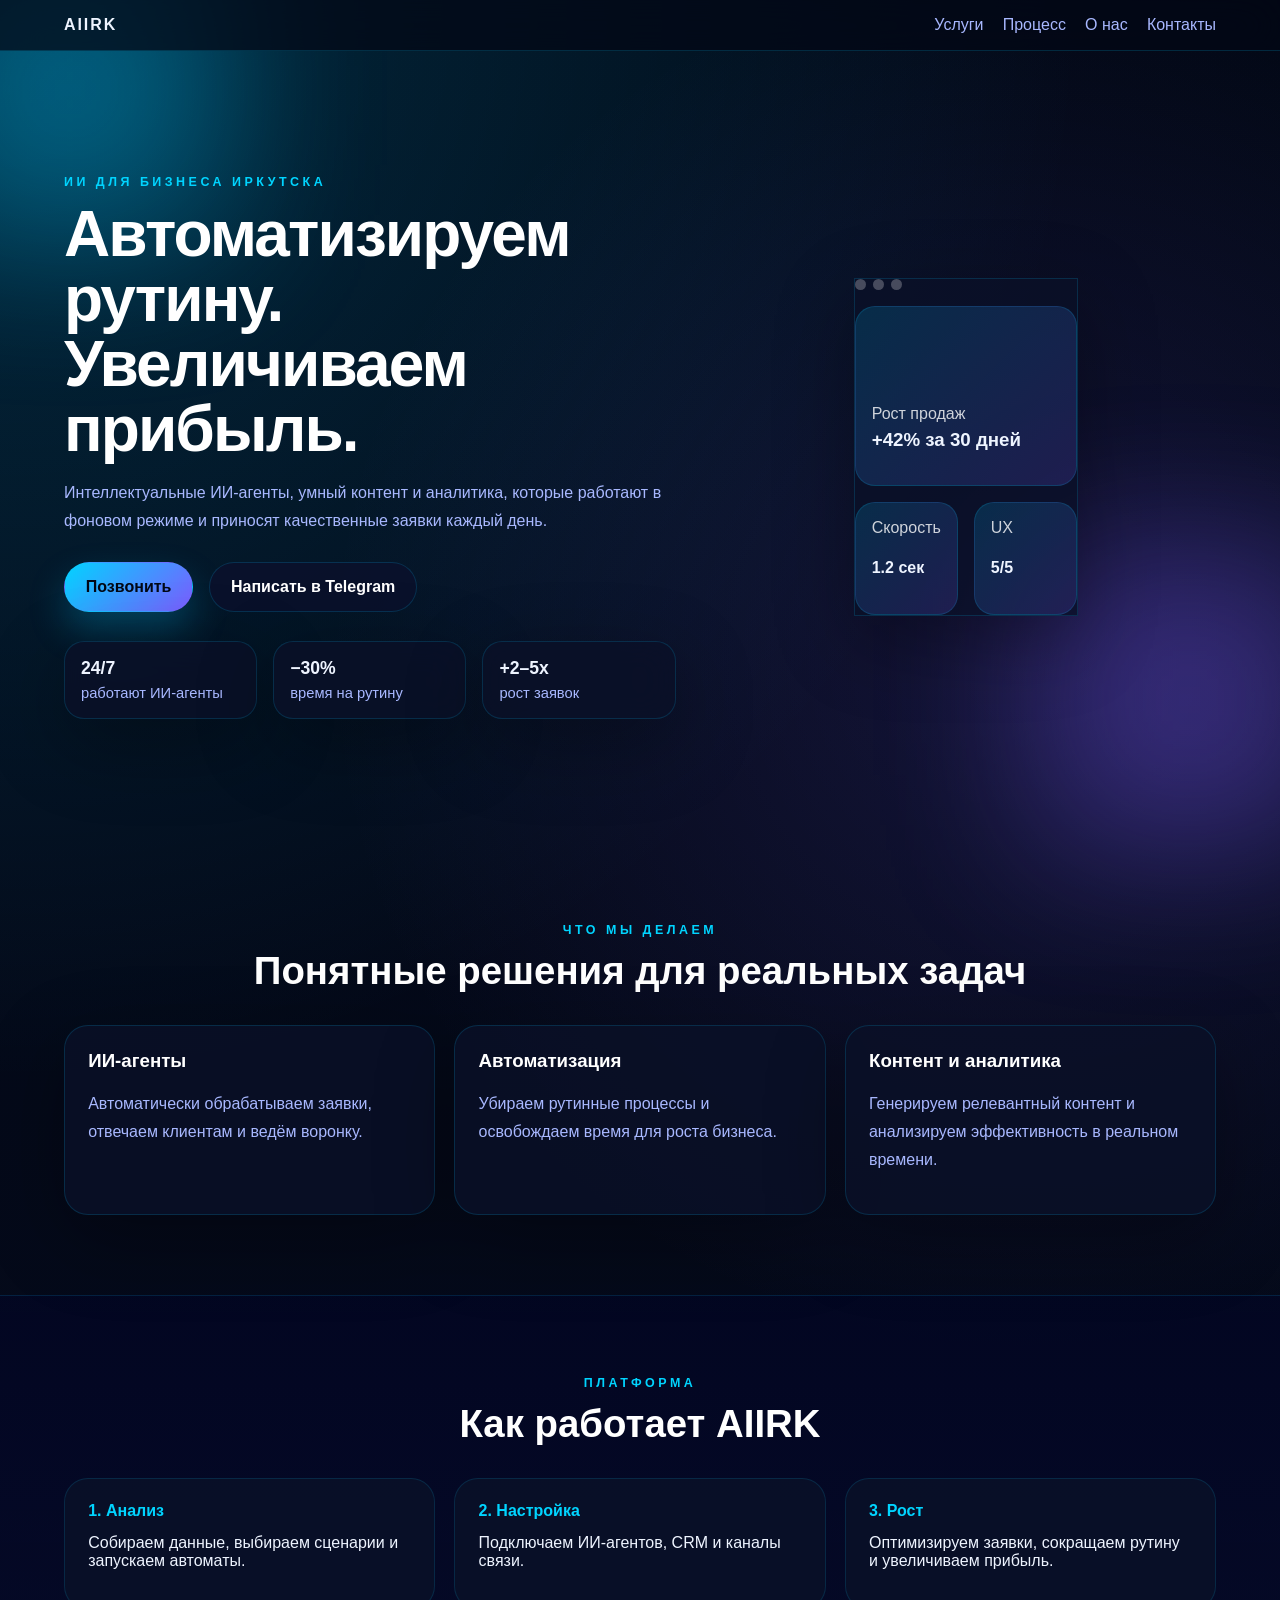
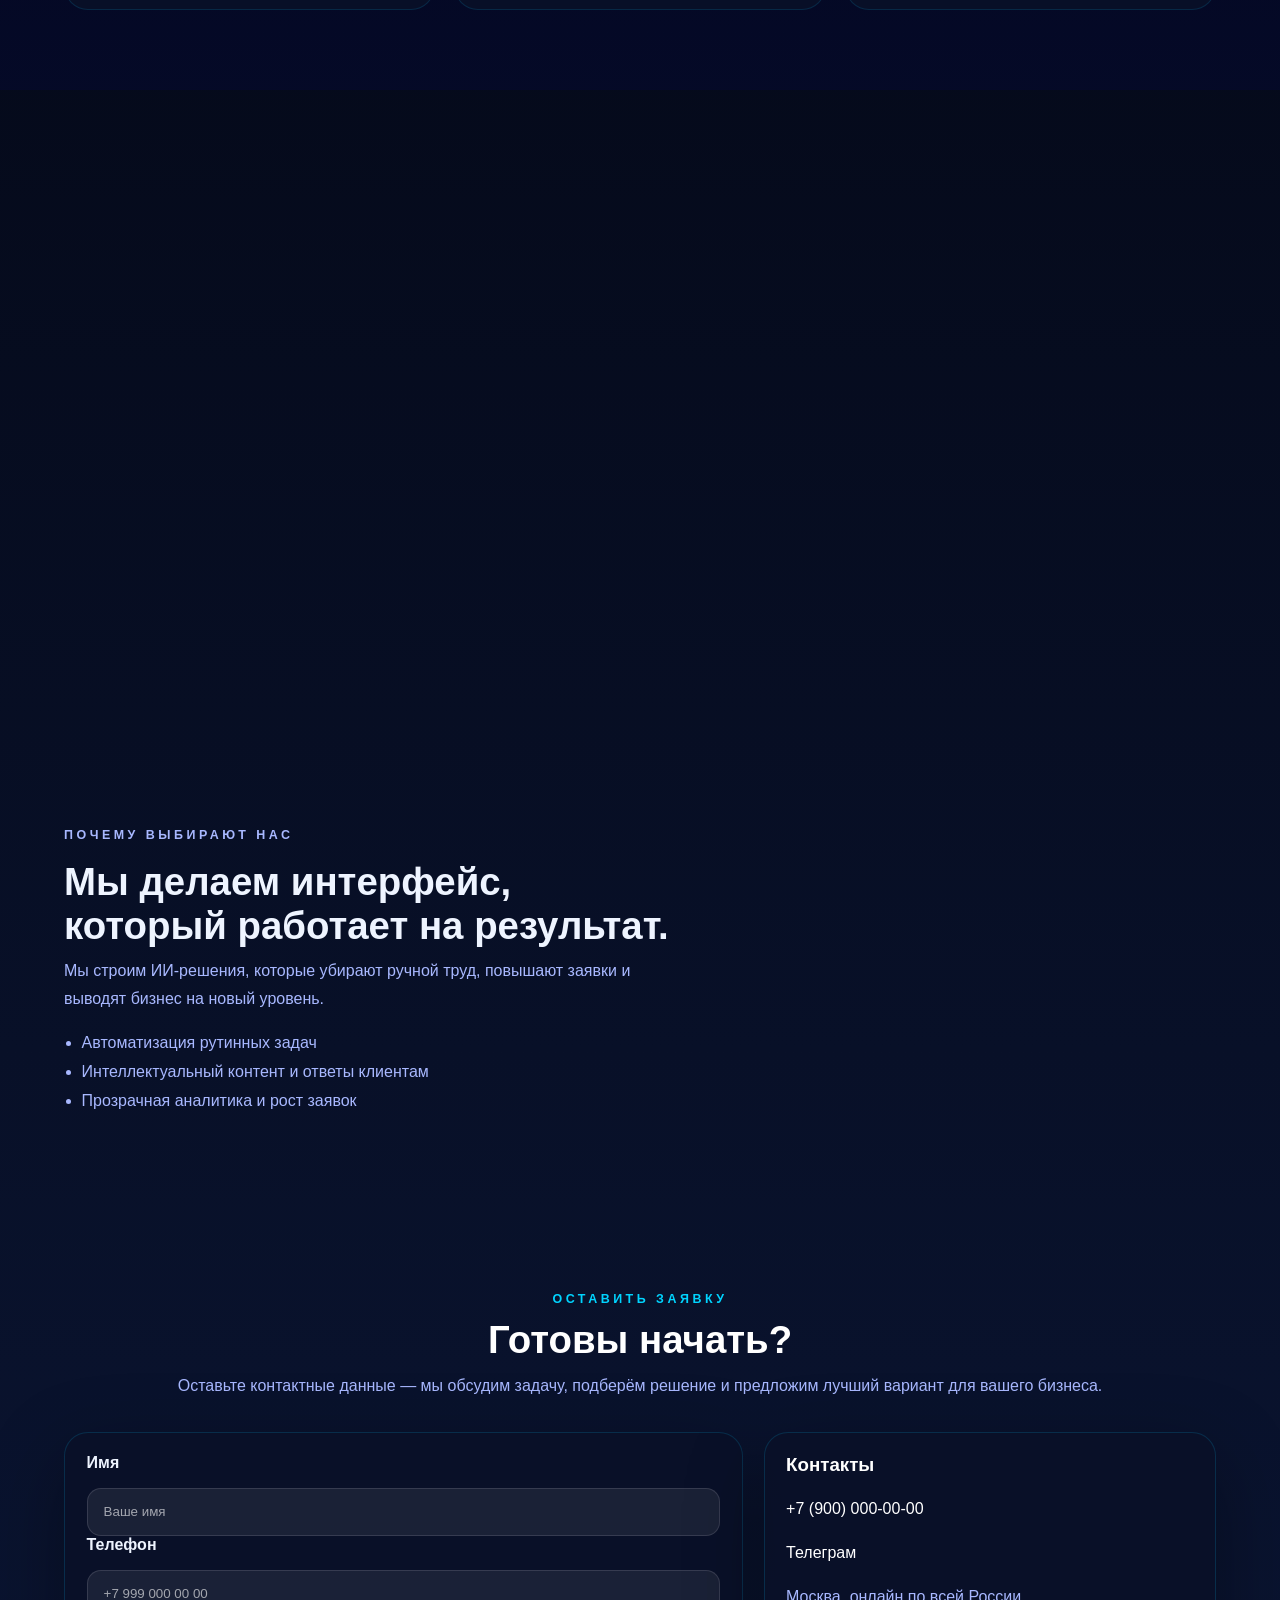
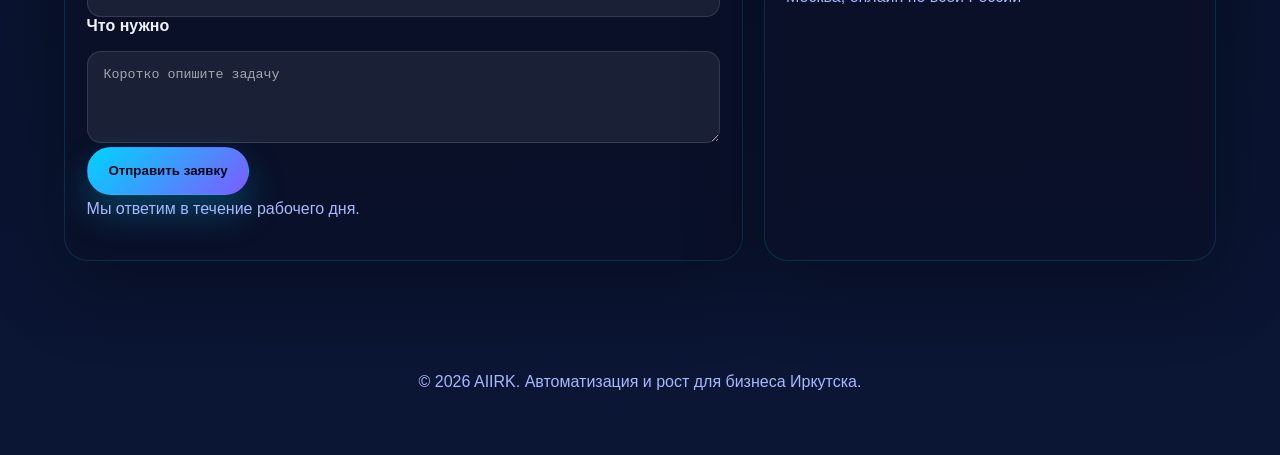
==== commit f0fc4be6: "Update site design to AIIRK branding, add hero robot visual and form workflow" ====
--- a/index.html
+++ b/index.html
@@ -10,11 +10,15 @@
     <meta name="keywords" content="лендинг, разработка сайта, сайт под ключ, адаптивный сайт, продажи через сайт" />
     <meta name="theme-color" content="#050816" />
     <meta name="robots" content="index,follow" />
-    <meta property="og:title" content="North Studio — сайты, которые продают" />
-    <meta property="og:description" content="Создаём современные, понятные и продающие сайты с сильными CTA и адаптивным дизайном." />
+    <meta http-equiv="Content-Security-Policy" content="default-src 'self'; script-src 'self'; style-src 'self' 'unsafe-inline'; img-src 'self' data: https:; font-src 'self' data:; connect-src 'self'; object-src 'none'; base-uri 'self'; form-action 'self' https://formsubmit.co; frame-ancestors 'none'; upgrade-insecure-requests; block-all-mixed-content" />
+    <meta http-equiv="X-Content-Type-Options" content="nosniff" />
+    <meta http-equiv="Referrer-Policy" content="strict-origin-when-cross-origin" />
+    <meta http-equiv="Permissions-Policy" content="geolocation=(), microphone=(), camera=(), interest-cohort=()" />
+    <meta property="og:title" content="AIIRK — ИИ для бизнеса Иркутска" />
+    <meta property="og:description" content="Автоматизируем рутину и увеличиваем прибыль с помощью ИИ-агентов, контента и аналитики." />
     <meta property="og:type" content="website" />
     <link rel="canonical" href="https://your-username.github.io/landing-page/" />
-    <title>North Studio — сайты, которые продают</title>
+    <title>AIIRK — ИИ для бизнеса Иркутска</title>
     <link rel="stylesheet" href="styles.css" />
   </head>
   <body id="top">
@@ -23,16 +27,11 @@
     <div class="page-glow glow-two"></div>
 
     <header class="header">
-      <a href="#top" class="brand">North Studio</a>
-      <div class="header-actions">
-        <button class="theme-toggle" id="theme-toggle" type="button" aria-label="Переключить тему" title="Светлая / тёмная тема">
-          <span class="theme-toggle-icon">☀️</span>
-        </button>
-        <button class="menu-toggle" aria-label="Открыть меню" aria-expanded="false">
-          <span></span><span></span><span></span>
-        </button>
-      </div>
-      <nav class="nav" aria-label="Главная навигация">
+      <a href="#top" class="brand"><span class="brand-mark">AI</span>IRK</a>
+      <button type="button" class="menu-toggle" aria-label="Открыть меню" aria-expanded="false" aria-controls="site-nav">
+        <span aria-hidden="true"></span><span aria-hidden="true"></span><span aria-hidden="true"></span>
+      </button>
+      <nav id="site-nav" class="nav" aria-label="Главная навигация">
         <a href="#services">Услуги</a>
         <a href="#process">Процесс</a>
         <a href="#about">О нас</a>
@@ -43,11 +42,11 @@
     <main id="main-content" tabindex="-1">
       <section class="hero section">
         <div class="hero-copy reveal">
-          <p class="eyebrow">Личный подход. Мощный результат.</p>
-          <h1>Создаём сайты, которые помогают бизнесу расти.</h1>
+          <p class="eyebrow">ИИ ДЛЯ БИЗНЕСА ИРКУТСКА</p>
+          <h1>Автоматизируем рутину. Увеличиваем прибыль.</h1>
           <p class="hero-text">
-            Современный дизайн, понятный путь клиента и быстрые действия — всё это
-            помогает повысить конверсию и сделать ваш продукт заметнее.
+            Интеллектуальные ИИ-агенты, умный контент и аналитика, которые работают
+            в фоновом режиме и приносят качественные заявки каждый день.
           </p>
           <div class="hero-actions">
             <a class="btn btn-primary" href="tel:+79000000000">Позвонить</a>
@@ -55,16 +54,16 @@
           </div>
           <div class="hero-stats">
             <div>
-              <strong>+200%</strong>
-              <span>к конверсии</span>
+              <strong>24/7</strong>
+              <span>работают ИИ-агенты</span>
             </div>
             <div>
-              <strong>3 дня</strong>
-              <span>на старт</span>
+              <strong>−30%</strong>
+              <span>время на рутину</span>
             </div>
             <div>
-              <strong>100%</strong>
-              <span>адаптивный дизайн</span>
+              <strong>+2–5x</strong>
+              <span>рост заявок</span>
             </div>
           </div>
         </div>
@@ -101,16 +100,37 @@
         </div>
         <div class="cards-grid">
           <article class="card reveal">
-            <h3>Сайты под ключ</h3>
-            <p>От идеи до запуска — быстрый и современный лендинг, корпоративный сайт или интернет-магазин.</p>
+            <h3>ИИ-агенты</h3>
+            <p>Автоматически обрабатываем заявки, отвечаем клиентам и ведём воронку.</p>
           </article>
           <article class="card reveal">
-            <h3>UX и структура</h3>
-            <p>Чистая навигация, понятные блоки и удобный путь пользователя к действию.</p>
+            <h3>Автоматизация</h3>
+            <p>Убираем рутинные процессы и освобождаем время для роста бизнеса.</p>
           </article>
           <article class="card reveal">
-            <h3>Продвижение и рост</h3>
-            <p>Готовые сценарии для заявок, звонков и удержания посетителей на странице.</p>
+            <h3>Контент и аналитика</h3>
+            <p>Генерируем релевантный контент и анализируем эффективность в реальном времени.</p>
+          </article>
+        </div>
+      </section>
+
+      <section class="section scheme-section">
+        <div class="section-heading reveal">
+          <p class="eyebrow">Платформа</p>
+          <h2>Как работает AIIRK</h2>
+        </div>
+        <div class="scheme-grid reveal">
+          <article class="scheme-step">
+            <strong>1. Анализ</strong>
+            <p>Собираем данные, выбираем сценарии и запускаем автоматы.</p>
+          </article>
+          <article class="scheme-step">
+            <strong>2. Настройка</strong>
+            <p>Подключаем ИИ-агентов, CRM и каналы связи.</p>
+          </article>
+          <article class="scheme-step">
+            <strong>3. Рост</strong>
+            <p>Оптимизируем заявки, сокращаем рутину и увеличиваем прибыль.</p>
           </article>
         </div>
       </section>
@@ -123,23 +143,23 @@
         <div class="process-grid">
           <article class="process-step reveal">
             <span>01</span>
-            <h3>Сбор задачи</h3>
-            <p>Определяем цель, аудиторию и ключевые действия на странице.</p>
+            <h3>Анализ задачи</h3>
+            <p>Исследуем бизнес-модель и выбираем приоритетные сценарии автоматизации.</p>
           </article>
           <article class="process-step reveal">
             <span>02</span>
-            <h3>Прототип и структура</h3>
-            <p>Создаём понятную архитектуру и цепочку шагов для клиента.</p>
+            <h3>Запуск ИИ</h3>
+            <p>Настраиваем агентную систему, CRM-связки и поток заявок.</p>
           </article>
           <article class="process-step reveal">
             <span>03</span>
-            <h3>Дизайн и разработка</h3>
-            <p>Собираем современный интерфейс с аккуратной анимацией и адаптивом.</p>
+            <h3>Контент</h3>
+            <p>Автоматически создаём тексты и сообщения для ваших каналов.</p>
           </article>
           <article class="process-step reveal">
             <span>04</span>
-            <h3>Запуск и поддержка</h3>
-            <p>Помогаем запустить проект и быстро внести улучшения после старта.</p>
+            <h3>Рост</h3>
+            <p>Оптимизируем конверсию и увеличиваем прибыль на основе данных.</p>
           </article>
         </div>
         <div class="quote-box reveal">
@@ -152,12 +172,12 @@
           <p class="eyebrow">Почему выбирают нас</p>
           <h2>Мы делаем интерфейс, который работает на результат.</h2>
           <p>
-            Наша задача — не просто красиво оформить страницу, а помочь клиенту быстро понять ценность предложения и сделать следующий шаг.
+            Мы строим ИИ-решения, которые убирают ручной труд, повышают заявки и выводят бизнес на новый уровень.
           </p>
           <ul class="feature-list">
-            <li>Адаптация под телефон и компьютер</li>
-            <li>Градиенты, плавные переходы и современная анимация</li>
-            <li>Чёткая структура с сильными CTA</li>
+            <li>Автоматизация рутинных задач</li>
+            <li>Интеллектуальный контент и ответы клиентам</li>
+            <li>Прозрачная аналитика и рост заявок</li>
           </ul>
         </div>
         <div class="about-badges reveal">
@@ -174,34 +194,19 @@
           <p class="hero-text">Оставьте контактные данные — мы обсудим задачу, подберём решение и предложим лучший вариант для вашего бизнеса.</p>
         </div>
         <div class="contact-wrap">
-          <form class="contact-form reveal" id="lead-form">
+          <form class="contact-form reveal" id="lead-form" action="https://formsubmit.co/your@email.com" method="POST" novalidate>
             <label for="name">Имя</label>
-            <input id="name" type="text" name="name" placeholder="Ваше имя" autocomplete="name" required />
+            <input id="name" type="text" name="name" placeholder="Ваше имя" autocomplete="name" maxlength="80" required />
 
             <label for="phone">Телефон</label>
-            <input id="phone" type="tel" name="phone" placeholder="+7 999 000 00 00" autocomplete="tel" inputmode="tel" required />
+            <input id="phone" type="tel" name="phone" placeholder="+7 999 000 00 00" autocomplete="tel" inputmode="tel" maxlength="20" required />
 
             <label for="message">Что нужно</label>
-            <textarea id="message" name="message" rows="4" placeholder="Коротко опишите задачу"></textarea>
-
-            <div class="consent-group">
-              <details class="consent-details">
-                <summary>Пользовательское соглашение</summary>
-                <div class="consent-body">
-                  <p>Оставляя заявку, вы подтверждаете, что ознакомились с условиями работы с сайтом и соглашаетесь на обработку предоставленных данных для связи и рассмотрения обращения.</p>
-                </div>
-              </details>
-
-              <label class="checkbox-row" for="agreement">
-                <input id="agreement" type="checkbox" name="agreement" required />
-                <span>Я прочитал(а) пользовательское соглашение и принимаю его условия.</span>
-              </label>
-
-              <label class="checkbox-row" for="personal-data">
-                <input id="personal-data" type="checkbox" name="personal-data" required />
-                <span>Я даю согласие на обработку моих персональных данных в целях рассмотрения заявки и связи со мной в соответствии с Федеральным законом от 27.07.2006 № 152-ФЗ «О персональных данных».</span>
-              </label>
-            </div>
+            <textarea id="message" name="message" rows="4" placeholder="Коротко опишите задачу" maxlength="600"></textarea>
+
+            <input type="hidden" name="_captcha" value="true" />
+            <input type="hidden" name="_next" value="thank-you.html" />
+            <input class="honeypot" type="text" name="company" tabindex="-1" autocomplete="off" aria-hidden="true" />
 
             <button class="btn btn-primary" type="submit">Отправить заявку</button>
             <p class="form-note" id="form-note" aria-live="polite">Мы ответим в течение рабочего дня.</p>
@@ -217,7 +222,7 @@
     </main>
 
     <footer class="footer">
-      <p>© <span id="year"></span> North Studio. Сделано с вниманием к деталям.</p>
+      <p>© <span id="year"></span> AIIRK. Автоматизация и рост для бизнеса Иркутска.</p>
     </footer>
 
     <script src="script.js"></script>
--- a/styles.css
+++ b/styles.css
@@ -1,29 +1,15 @@
 :root {
-  --bg: #050816;
+  --bg: #020815;
   --bg-soft: rgba(255, 255, 255, 0.08);
-  --text: #f5f7ff;
-  --muted: #9ca7c8;
-  --accent: #7c5cff;
-  --accent-2: #24c7ff;
-  --border: rgba(255, 255, 255, 0.14);
-  --shadow: 0 20px 60px rgba(0, 0, 0, 0.35);
-  --surface: rgba(255, 255, 255, 0.08);
-  --surface-strong: rgba(255, 255, 255, 0.12);
-  --page-bg: linear-gradient(135deg, #060816 0%, #0c1228 45%, #131b3b 100%);
-  --page-glow: rgba(36, 199, 255, 0.22);
-}
-
-body.light-theme {
-  --text: #0f172a;
-  --muted: #475569;
-  --accent: #6d28d9;
-  --accent-2: #0ea5e9;
-  --border: rgba(15, 23, 42, 0.12);
-  --shadow: 0 20px 60px rgba(15, 23, 42, 0.12);
-  --surface: rgba(255, 255, 255, 0.82);
-  --surface-strong: rgba(255, 255, 255, 0.95);
-  --page-bg: linear-gradient(135deg, #f8fbff 0%, #eef4ff 45%, #fdf2ff 100%);
-  --page-glow: rgba(14, 165, 233, 0.16);
+  --text: #eef4ff;
+  --muted: #a8b8ff;
+  --accent: #00c8ff;
+  --accent-2: #7c5cff;
+  --border: rgba(108, 121, 255, 0.18);
+  --shadow: 0 24px 80px rgba(0, 0, 0, 0.45);
+  --surface: rgba(6, 11, 36, 0.86);
+  --surface-strong: rgba(7, 13, 40, 0.95);
+  --headline: #ffffff;
 }
 
 * {
@@ -36,33 +22,33 @@
 
 body {
   margin: 0;
-  font-family: "SF Pro Display", "SF Pro Text", -apple-system, BlinkMacSystemFont, "Segoe UI", sans-serif;
+  font-family: "Inter", ui-sans-serif, -apple-system, BlinkMacSystemFont, "Segoe UI", sans-serif;
   color: var(--text);
-  font-synthesis: none;
-  text-rendering: optimizeLegibility;
-  -webkit-font-smoothing: antialiased;
-  -moz-osx-font-smoothing: grayscale;
   background:
-    radial-gradient(circle at top left, var(--page-glow), transparent 32%),
-    var(--page-bg);
+    radial-gradient(circle at top left, rgba(0, 200, 255, 0.18), transparent 28%),
+    radial-gradient(circle at 80% 18%, rgba(124, 92, 255, 0.14), transparent 22%),
+    linear-gradient(180deg, #020815 0%, #050a1b 45%, #0b1635 100%);
   min-height: 100vh;
   overflow-x: hidden;
-  transition: background 0.3s ease, color 0.3s ease;
 }
 
 img {
   max-width: 100%;
-  height: auto;
-}
-
-p,
-h1,
-h2,
-h3,
-li,
-span {
-  overflow-wrap: anywhere;
-  word-break: break-word;
+}
+
+button,
+a,
+input,
+textarea {
+  outline: none;
+}
+
+button:focus-visible,
+a:focus-visible,
+input:focus-visible,
+textarea:focus-visible {
+  outline: 3px solid rgba(36, 199, 255, 0.85);
+  outline-offset: 3px;
 }
 
 .skip-link {
@@ -112,50 +98,18 @@
   display: flex;
   justify-content: space-between;
   align-items: center;
-  width: min(100%, 1280px);
-  margin: 0 auto;
-  padding: 1rem clamp(1.1rem, 3vw, 2rem);
-  backdrop-filter: blur(18px);
-  background: rgba(5, 8, 22, 0.55);
-  border-bottom: 1px solid rgba(255, 255, 255, 0.08);
-}
-
-body.light-theme .header {
-  background: rgba(255, 255, 255, 0.68);
-  border-color: rgba(15, 23, 42, 0.08);
-}
-
-.header-actions {
-  display: flex;
-  align-items: center;
-  gap: 0.7rem;
-  margin-left: auto;
-  margin-right: 1rem;
-}
-
-.theme-toggle {
-  display: inline-flex;
-  align-items: center;
-  justify-content: center;
-  width: 2.6rem;
-  height: 2.6rem;
-  border: 1px solid var(--border);
-  border-radius: 999px;
-  background: var(--surface);
+  padding: 1rem 5vw;
+  backdrop-filter: blur(22px);
+  background: rgba(4, 8, 22, 0.72);
+  border-bottom: 1px solid rgba(0, 200, 255, 0.18);
+}
+
+.brand {
   color: var(--text);
-  cursor: pointer;
-  transition: transform 0.2s ease, background 0.3s ease;
-}
-
-.theme-toggle:hover {
-  transform: translateY(-1px);
-}
-
-.brand {
-  color: white;
   text-decoration: none;
-  font-weight: 800;
-  letter-spacing: 0.04em;
+  font-weight: 900;
+  letter-spacing: 0.12em;
+  text-transform: uppercase;
 }
 
 .nav {
@@ -169,11 +123,8 @@
   transition: color 0.3s ease;
 }
 
-body.light-theme .nav a {
-  color: #334155;
-}
-
-.nav a:hover {
+.nav a:hover,
+.nav a:focus-visible {
   color: white;
 }
 
@@ -195,36 +146,23 @@
 }
 
 .section {
-  width: min(100%, 1200px);
-  margin: 0 auto;
-  padding: 5rem clamp(1.1rem, 3vw, 2rem);
-  min-width: 0;
+  padding: 5rem 5vw;
 }
 
 .hero {
   display: grid;
-  grid-template-columns: minmax(0, 1.1fr) minmax(0, 0.9fr);
+  grid-template-columns: 1.1fr 0.9fr;
   gap: 2.5rem;
   align-items: center;
-  min-height: 82vh;
-}
-
-.hero-copy,
-.hero-visual,
-.about-copy,
-.about-badges,
-.section-heading,
-.contact-form,
-.contact-info {
-  min-width: 0;
+  min-height: 88vh;
 }
 
 .eyebrow {
   text-transform: uppercase;
-  letter-spacing: 0.24em;
-  color: var(--accent-2);
+  letter-spacing: 0.28em;
+  color: #00d4ff;
   font-size: 0.78rem;
-  font-weight: 700;
+  font-weight: 800;
 }
 
 h1,
@@ -235,35 +173,48 @@
 }
 
 h1 {
-  font-size: clamp(2.2rem, 4vw, 3.6rem);
-  line-height: 0.98;
+  font-size: clamp(3rem, 5vw, 5rem);
+  line-height: 1.02;
+  margin-bottom: 1rem;
   letter-spacing: -0.03em;
-  font-weight: 600;
-  margin-bottom: 1rem;
+  color: var(--headline);
 }
 
 h2 {
-  font-size: clamp(1.6rem, 3vw, 2.25rem);
-  line-height: 1.15;
-  letter-spacing: -0.02em;
+  font-size: clamp(1.7rem, 3vw, 2.4rem);
   margin-bottom: 0.6rem;
-}
-
-h3 {
-  font-weight: 600;
-  letter-spacing: -0.01em;
 }
 
 .hero-text,
 .card p,
 .about-copy p,
 .contact-info p,
-.form-note,
-.process-step p,
-.quote-box p {
+.form-note {
   color: var(--muted);
-  line-height: 1.7;
-  font-size: 1rem;
+  line-height: 1.75;
+}
+
+.hero-copy h1,
+.section-heading h2,
+.process-step h3,
+.contact-info h3,
+.card h3 {
+  color: var(--headline);
+}
+
+.form-note {
+  color: var(--muted);
+}
+
+.form-note.error {
+  color: #ff9ba8;
+}
+
+.honeypot {
+  position: absolute;
+  left: -9999px;
+  opacity: 0;
+  pointer-events: none;
 }
 
 .hero-actions {
@@ -277,40 +228,35 @@
   display: inline-flex;
   align-items: center;
   justify-content: center;
-  padding: 0.95rem 1.35rem;
+  padding: 0.95rem 1.3rem;
   border-radius: 999px;
   text-decoration: none;
   font-weight: 700;
-  font-size: 0.95rem;
-  letter-spacing: -0.01em;
   border: 1px solid transparent;
-  transition: transform 0.25s ease, box-shadow 0.25s ease, background 0.25s ease, border-color 0.25s ease;
-}
-
-.btn:hover {
+  transition: transform 0.3s ease, box-shadow 0.3s ease, background 0.3s ease;
+}
+
+.btn:hover,
+.btn:focus-visible {
   transform: translateY(-2px);
-  box-shadow: 0 12px 30px rgba(0, 0, 0, 0.22);
+  box-shadow: 0 12px 30px rgba(0, 0, 0, 0.24);
 }
 
 .btn-primary {
-  background: linear-gradient(135deg, var(--accent), var(--accent-2));
-  color: white;
+  background: linear-gradient(135deg, #00d4ff, #7c5cff);
+  color: #020815;
+  box-shadow: 0 18px 36px rgba(0, 200, 255, 0.25);
 }
 
 .btn-secondary {
   color: white;
-  background: rgba(255, 255, 255, 0.08);
-  border-color: var(--border);
-}
-
-body.light-theme .btn-secondary {
-  color: var(--text);
-  background: rgba(255, 255, 255, 0.8);
+  background: rgba(11, 17, 44, 0.9);
+  border-color: rgba(0, 200, 255, 0.18);
 }
 
 .hero-stats {
   display: grid;
-  grid-template-columns: repeat(auto-fit, minmax(140px, 1fr));
+  grid-template-columns: repeat(3, minmax(0, 1fr));
   gap: 1rem;
   margin-top: 1.8rem;
 }
@@ -320,28 +266,16 @@
 .contact-form,
 .contact-info,
 .about-badges .badge,
-.panel,
-.consent-details {
-  background: linear-gradient(180deg, var(--surface), rgba(255,255,255,0.05));
-  border: 1px solid var(--border);
-  box-shadow: var(--shadow);
-}
-
-body.light-theme .hero-stats div,
-body.light-theme .card,
-body.light-theme .contact-form,
-body.light-theme .contact-info,
-body.light-theme .about-badges .badge,
-body.light-theme .panel,
-body.light-theme .consent-details {
-  background: linear-gradient(180deg, rgba(255,255,255,0.96), rgba(248,250,252,0.95));
+.panel {
+  background: rgba(10, 16, 40, 0.82);
+  border: 1px solid rgba(0, 200, 255, 0.16);
+  box-shadow: 0 24px 80px rgba(0, 0, 0, 0.32);
 }
 
 .hero-stats div {
   padding: 1rem;
   border-radius: 20px;
   backdrop-filter: blur(16px);
-  min-width: 0;
 }
 
 .hero-stats strong {
@@ -356,16 +290,145 @@
 }
 
 .hero-visual {
-  display: flex;
-  justify-content: center;
-}
-
-.panel {
-  width: min(100%, 480px);
+  display: grid;
+  grid-template-columns: 1fr;
+  place-items: center;
+  gap: 1.25rem;
+}
+
+.robot-frame {
+  position: relative;
+  width: min(100%, 360px);
+  height: 480px;
+  border-radius: 38px;
+  background: linear-gradient(180deg, rgba(12, 18, 48, 0.92), rgba(8, 12, 34, 0.96));
+  border: 1px solid rgba(0, 200, 255, 0.2);
+  box-shadow: 0 40px 100px rgba(0, 0, 0, 0.35);
+  overflow: hidden;
+}
+
+.robot-frame::before {
+  content: '';
+  position: absolute;
+  inset: -20%;
+  background: radial-gradient(circle at 20% 15%, rgba(0, 200, 255, 0.18), transparent 28%);
+  pointer-events: none;
+}
+
+.robot-frame::after {
+  content: '';
+  position: absolute;
+  inset: -30% 15% auto auto;
+  width: 220px;
+  height: 220px;
+  background: radial-gradient(circle at center, rgba(124, 92, 255, 0.15), transparent 54%);
+  filter: blur(20px);
+}
+
+.robot-head {
+  position: absolute;
+  top: 32px;
+  left: 50%;
+  transform: translateX(-50%);
+  width: 210px;
+  height: 180px;
+  border-radius: 42px;
+  background: radial-gradient(circle at top, rgba(90, 145, 255, 0.22), rgba(13, 18, 40, 1));
+  border: 1px solid rgba(0, 200, 255, 0.16);
+  box-shadow: inset 0 0 50px rgba(0, 200, 255, 0.12);
+}
+
+.robot-eye {
+  position: absolute;
+  top: 50%;
+  left: 50%;
+  transform: translate(-50%, -50%);
+  width: 46px;
+  height: 46px;
+  border-radius: 50%;
+  background: radial-gradient(circle at center, #d4f4ff, #00c8ff 58%, transparent 80%);
+  box-shadow: 0 0 18px rgba(0, 200, 255, 0.54);
+}
+
+.robot-body {
+  position: absolute;
+  top: 160px;
+  left: 50%;
+  transform: translateX(-50%);
+  width: 260px;
+  height: 260px;
+  border-radius: 40px;
+  background: linear-gradient(180deg, rgba(10, 20, 40, 0.95), rgba(5, 10, 25, 0.98));
+  border: 1px solid rgba(0, 200, 255, 0.16);
+  padding: 22px;
+  box-shadow: inset 0 0 40px rgba(0, 200, 255, 0.08);
+}
+
+.robot-core {
+  width: 100%;
+  height: 120px;
+  border-radius: 24px;
+  background: linear-gradient(135deg, rgba(0, 200, 255, 0.16), rgba(124, 92, 255, 0.18));
+  border: 1px solid rgba(0, 200, 255, 0.22);
+  margin-bottom: 18px;
+}
+
+.robot-grid {
+  display: grid;
+  grid-template-columns: repeat(3, 1fr);
+  gap: 10px;
+}
+
+.robot-grid span {
+  display: block;
+  height: 12px;
+  border-radius: 999px;
+  background: rgba(255, 255, 255, 0.16);
+}
+
+.hero-panels {
+  display: grid;
+  gap: 0.9rem;
+  width: 100%;
+  max-width: 380px;
+}
+
+.mini-card {
   padding: 1rem;
-  border-radius: 28px;
-  backdrop-filter: blur(20px);
-  animation: float 5s ease-in-out infinite;
+  border-radius: 20px;
+  background: rgba(0, 12, 33, 0.92);
+  border: 1px solid rgba(0, 200, 255, 0.12);
+}
+
+.mini-card strong {
+  display: block;
+  margin-bottom: 0.5rem;
+  color: var(--headline);
+}
+
+.scheme-section {
+  background: linear-gradient(180deg, rgba(3, 7, 35, 0.9), rgba(5, 10, 40, 0.95));
+  border-top: 1px solid rgba(0, 200, 255, 0.12);
+}
+
+.scheme-grid {
+  display: grid;
+  grid-template-columns: repeat(3, minmax(0, 1fr));
+  gap: 1.2rem;
+  margin-top: 2rem;
+}
+
+.scheme-step {
+  padding: 1.45rem;
+  border-radius: 24px;
+  background: rgba(10, 16, 40, 0.88);
+  border: 1px solid rgba(0, 200, 255, 0.14);
+}
+
+.scheme-step strong {
+  display: block;
+  margin-bottom: 0.85rem;
+  color: #00d4ff;
 }
 
 .panel-top {
@@ -389,7 +452,8 @@
 .mock-card {
   padding: 1rem;
   border-radius: 20px;
-  background: linear-gradient(135deg, rgba(124, 92, 255, 0.25), rgba(36, 199, 255, 0.15));
+  background: linear-gradient(135deg, rgba(0, 200, 255, 0.16), rgba(124, 92, 255, 0.18));
+  border: 1px solid rgba(0, 200, 255, 0.16);
 }
 
 .mock-card.large {
@@ -413,14 +477,11 @@
 .section-heading {
   margin-bottom: 2rem;
   text-align: center;
-  max-width: 760px;
-  margin-left: auto;
-  margin-right: auto;
 }
 
 .cards-grid {
   display: grid;
-  grid-template-columns: repeat(auto-fit, minmax(min(100%, 240px), 1fr));
+  grid-template-columns: repeat(3, minmax(0, 1fr));
   gap: 1.2rem;
 }
 
@@ -428,7 +489,6 @@
   padding: 1.45rem;
   border-radius: 24px;
   transition: transform 0.35s ease, border-color 0.35s ease;
-  min-height: 220px;
 }
 
 .card:hover {
@@ -451,17 +511,15 @@
 
 .process-grid {
   display: grid;
-  grid-template-columns: repeat(auto-fit, minmax(min(100%, 240px), 1fr));
+  grid-template-columns: repeat(2, minmax(0, 1fr));
   gap: 1rem;
 }
 
 .process-step {
   padding: 1.25rem;
   border-radius: 22px;
-  background: rgba(255, 255, 255, 0.05);
-  border: 1px solid rgba(255,255,255,0.1);
-  min-height: 190px;
-  min-width: 0;
+  background: rgba(255, 255, 255, 0.06);
+  border: 1px solid var(--border);
 }
 
 .process-step span {
@@ -481,12 +539,9 @@
   padding: 1.2rem 1.4rem;
   border-radius: 20px;
   background: linear-gradient(135deg, rgba(124, 92, 255, 0.2), rgba(36, 199, 255, 0.16));
-  border: 1px solid rgba(255,255,255,0.12);
+  border: 1px solid var(--border);
   text-align: center;
   font-weight: 600;
-  max-width: 860px;
-  margin-left: auto;
-  margin-right: auto;
 }
 
 .about-badges {
@@ -503,16 +558,14 @@
 
 .contact-wrap {
   display: grid;
-  grid-template-columns: minmax(0, 1.1fr) minmax(0, 0.9fr);
+  grid-template-columns: 1.2fr 0.8fr;
   gap: 1.3rem;
-  align-items: start;
 }
 
 .contact-form,
 .contact-info {
   border-radius: 24px;
   padding: 1.35rem;
-  min-width: 0;
 }
 
 label {
@@ -521,60 +574,6 @@
   gap: 0.5rem;
   margin-bottom: 1rem;
   font-weight: 600;
-}
-
-.consent-group {
-  display: grid;
-  gap: 0.8rem;
-  margin-bottom: 1rem;
-}
-
-.consent-details {
-  padding: 0.9rem 1rem;
-  border-radius: 14px;
-  border: 1px solid rgba(255, 255, 255, 0.12);
-  background: rgba(255, 255, 255, 0.05);
-}
-
-.consent-details summary {
-  cursor: pointer;
-  font-weight: 700;
-  color: white;
-}
-
-.consent-body {
-  margin-top: 0.7rem;
-  color: var(--muted);
-  font-size: 0.94rem;
-  line-height: 1.6;
-}
-
-.checkbox-row {
-  display: flex;
-  gap: 0.7rem;
-  align-items: flex-start;
-  margin-bottom: 0;
-  font-weight: 500;
-  color: var(--muted);
-  line-height: 1.5;
-  flex-wrap: wrap;
-}
-
-.checkbox-row span {
-  min-width: 0;
-  flex: 1 1 220px;
-}
-
-.checkbox-row input[type="checkbox"] {
-  width: 1rem;
-  height: 1rem;
-  margin-top: 0.2rem;
-  flex-shrink: 0;
-  accent-color: var(--accent-2);
-}
-
-.checkbox-row span {
-  display: block;
 }
 
 input,
@@ -586,7 +585,6 @@
   padding: 0.95rem 1rem;
   color: white;
   outline: none;
-  font: inherit;
 }
 
 input::placeholder,
@@ -601,7 +599,7 @@
 }
 
 .contact-info a {
-  color: var(--text);
+  color: white;
   text-decoration: none;
 }
 
@@ -614,7 +612,7 @@
 .reveal {
   opacity: 0;
   transform: translateY(24px);
-  transition: opacity 0.8s cubic-bezier(0.2, 0.8, 0.2, 1), transform 0.8s cubic-bezier(0.2, 0.8, 0.2, 1);
+  transition: opacity 0.8s ease, transform 0.8s ease;
 }
 
 .reveal.visible {
@@ -637,7 +635,8 @@
   .about-section,
   .contact-wrap,
   .cards-grid,
-  .process-grid {
+  .process-grid,
+  .scheme-grid {
     grid-template-columns: 1fr;
   }
 
@@ -649,10 +648,6 @@
 @media (max-width: 760px) {
   .header {
     padding: 1rem 1.2rem;
-  }
-
-  .section {
-    padding: 3.5rem 1.2rem;
   }
 
   .menu-toggle {
@@ -664,12 +659,12 @@
     top: 100%;
     right: 1rem;
     flex-direction: column;
-    padding: 0.8rem;
-    border-radius: 16px;
-    background: rgba(5, 8, 22, 0.95);
-    border: 1px solid var(--border);
+    padding: 1rem;
+    border-radius: 18px;
+    background: rgba(6, 11, 35, 0.95);
+    border: 1px solid rgba(0, 200, 255, 0.16);
     display: none;
-    min-width: 170px;
+    min-width: 200px;
   }
 
   .nav.open {
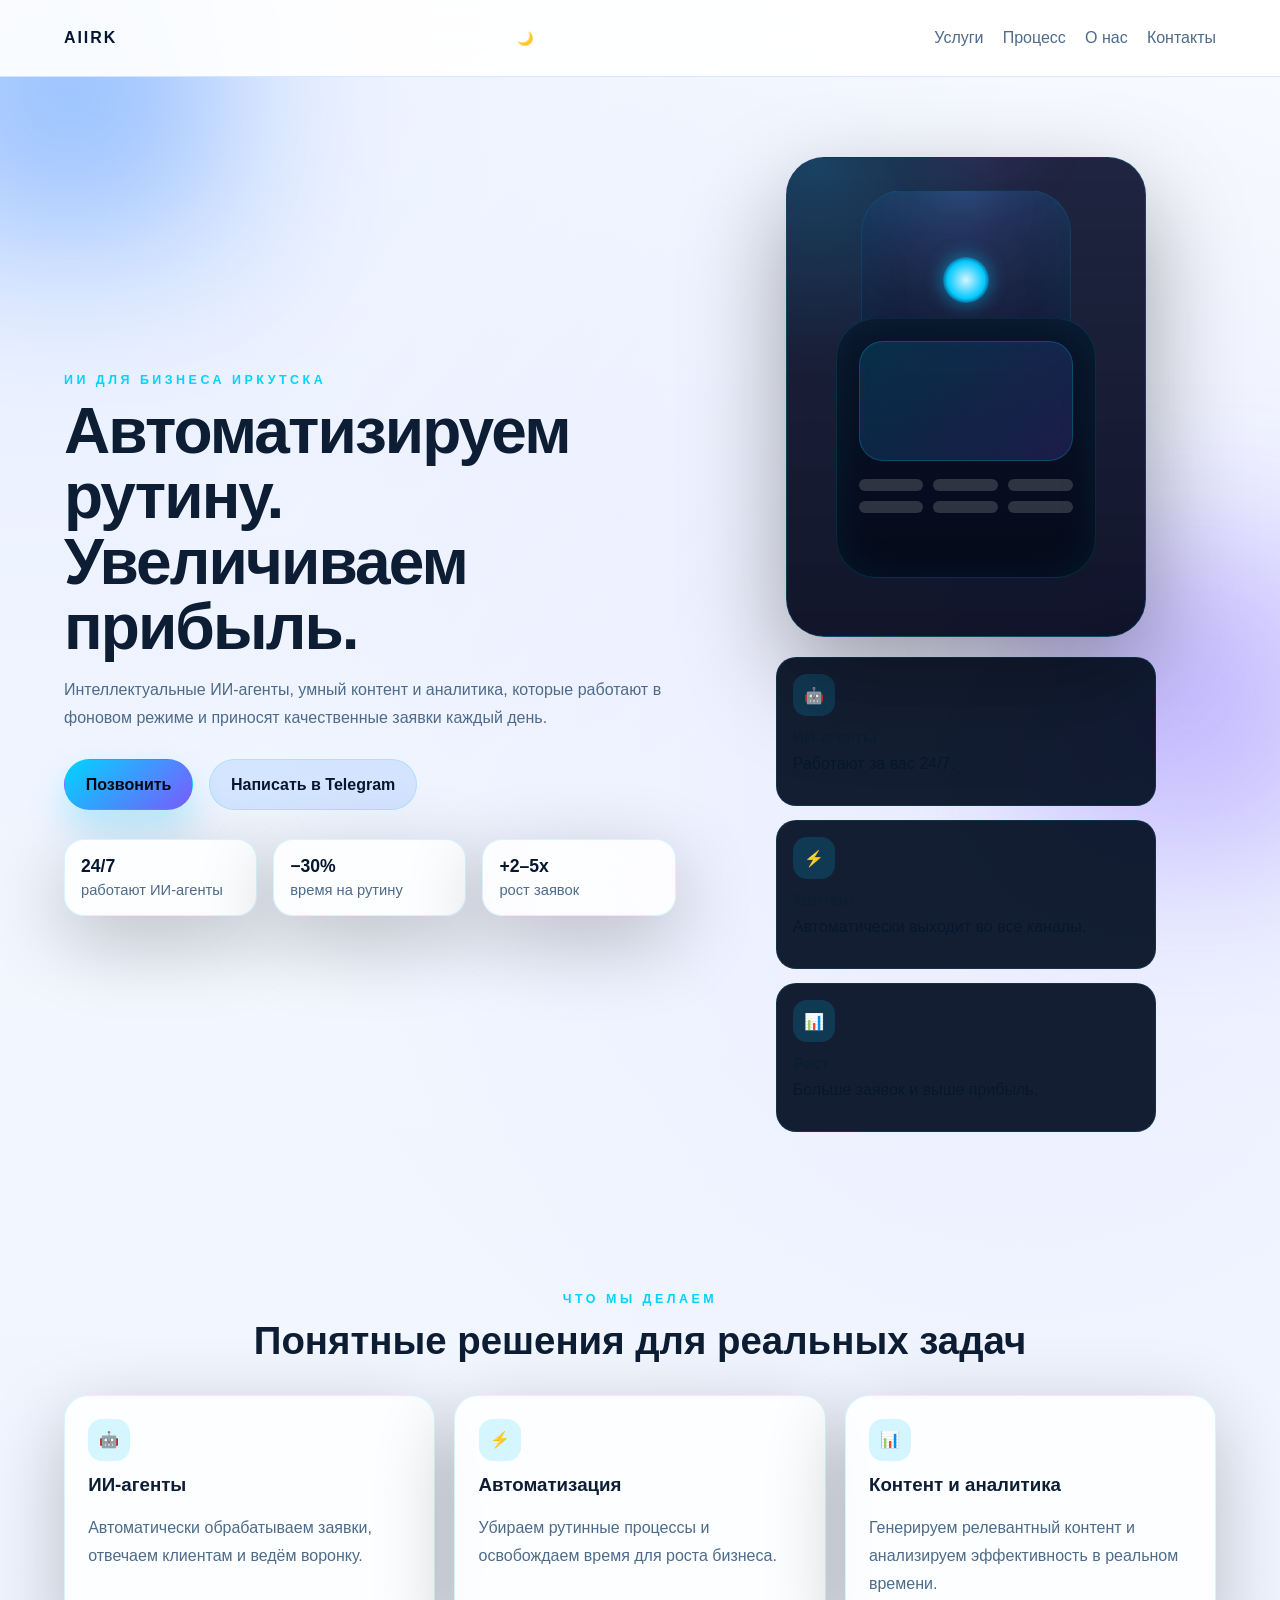
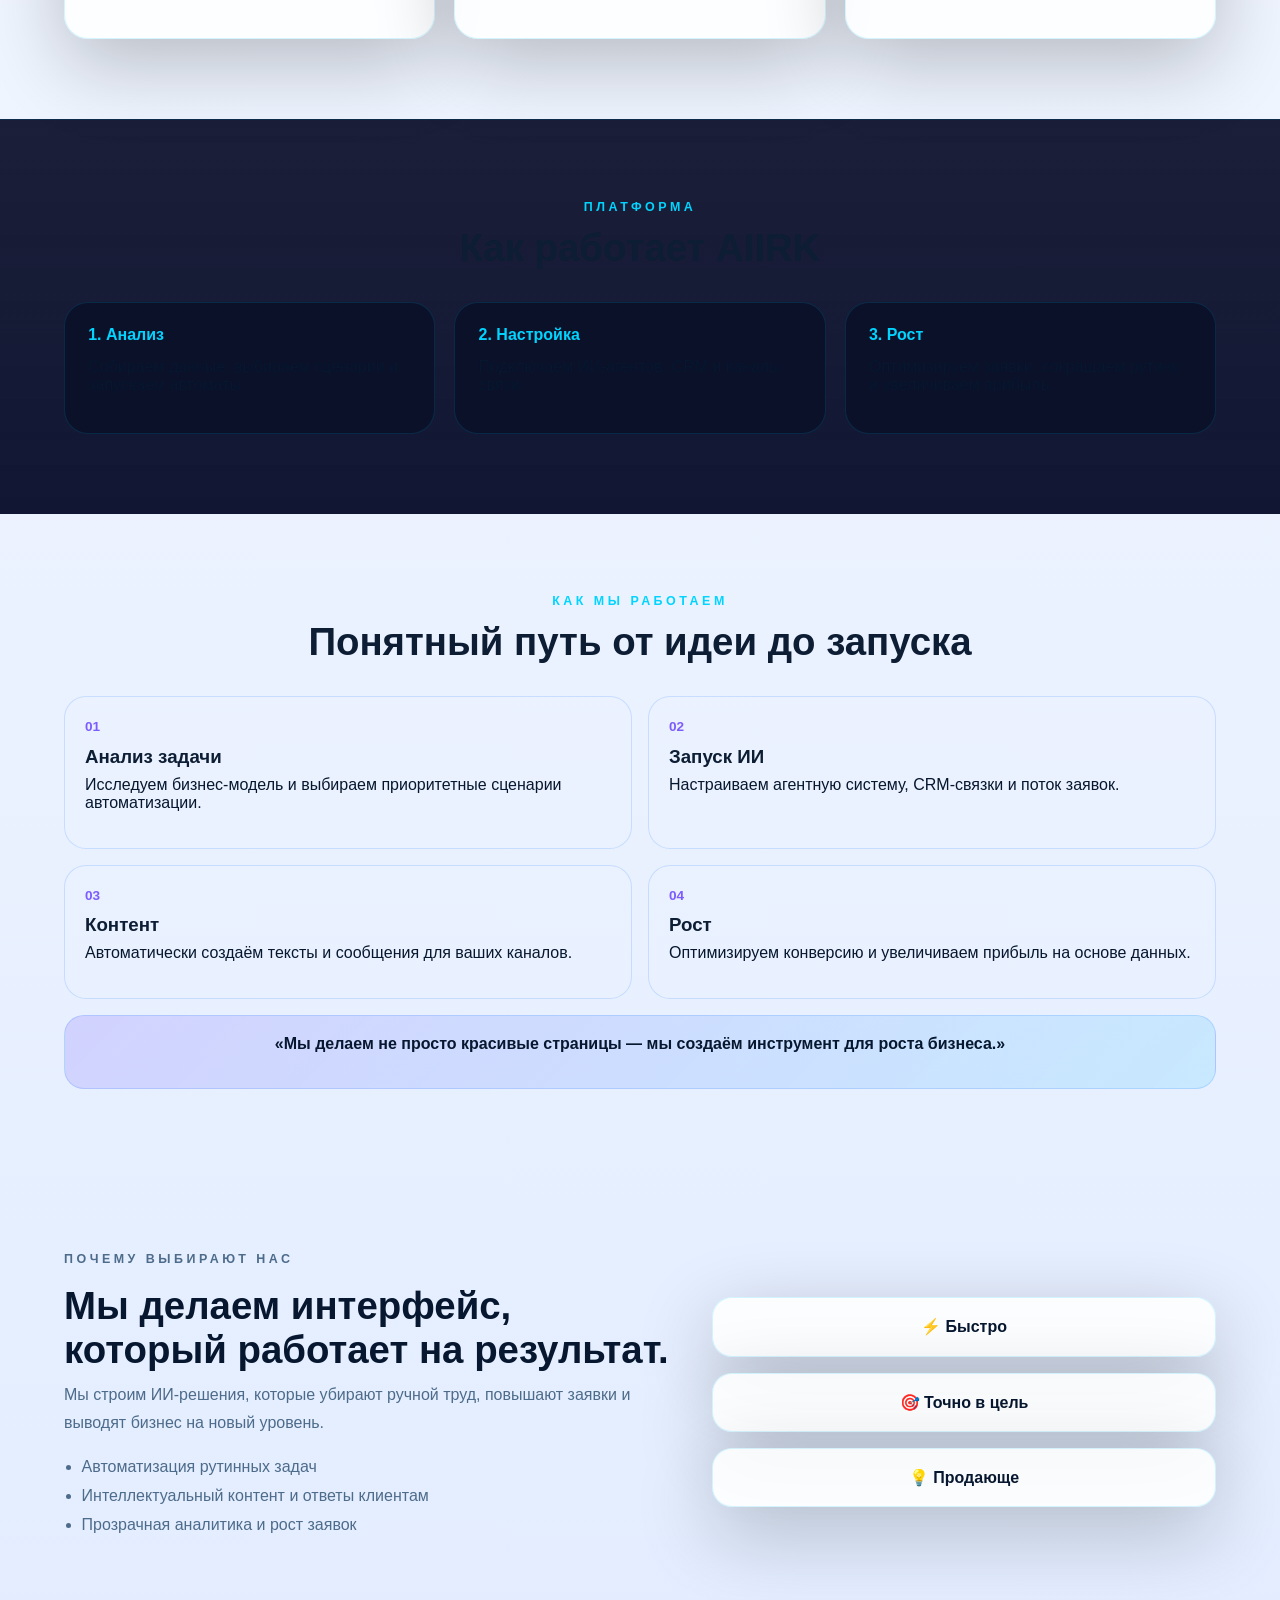
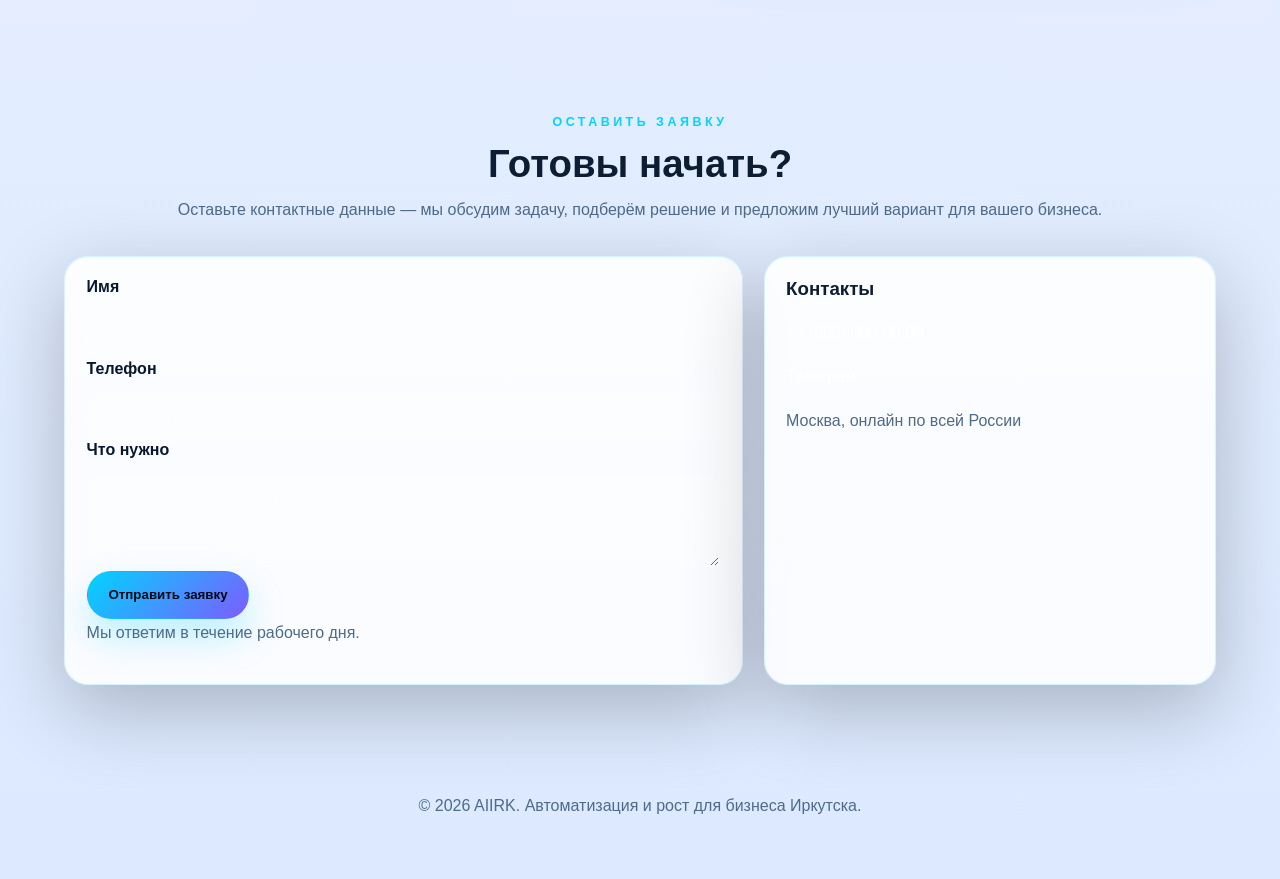
==== commit 6d03a5b6: "Deploy AIIRK design updates to GitHub Pages" ====
--- a/index.html
+++ b/index.html
@@ -28,9 +28,12 @@
 
     <header class="header">
       <a href="#top" class="brand"><span class="brand-mark">AI</span>IRK</a>
-      <button type="button" class="menu-toggle" aria-label="Открыть меню" aria-expanded="false" aria-controls="site-nav">
-        <span aria-hidden="true"></span><span aria-hidden="true"></span><span aria-hidden="true"></span>
-      </button>
+      <div class="header-controls">
+        <button id="theme-toggle" class="theme-toggle" type="button" aria-label="Переключить светлую тему">☀️</button>
+        <button type="button" class="menu-toggle" aria-label="Открыть меню" aria-expanded="false" aria-controls="site-nav">
+          <span aria-hidden="true"></span><span aria-hidden="true"></span><span aria-hidden="true"></span>
+        </button>
+      </div>
       <nav id="site-nav" class="nav" aria-label="Главная навигация">
         <a href="#services">Услуги</a>
         <a href="#process">Процесс</a>
@@ -69,26 +72,35 @@
         </div>
 
         <div class="hero-visual reveal">
-          <div class="panel">
-            <div class="panel-top">
-              <span></span><span></span><span></span>
-            </div>
-            <div class="panel-body">
-              <div class="mock-card large">
-                <p>Рост продаж</p>
-                <h3>+42% за 30 дней</h3>
+          <div class="robot-frame">
+            <div class="robot-decor robot-decor-top"></div>
+            <div class="robot-head">
+              <div class="robot-eye"></div>
+            </div>
+            <div class="robot-body">
+              <div class="robot-core"></div>
+              <div class="robot-grid">
+                <span></span><span></span><span></span>
+                <span></span><span></span><span></span>
               </div>
-              <div class="mock-grid">
-                <div class="mock-card">
-                  <p>Скорость</p>
-                  <h4>1.2 сек</h4>
-                </div>
-                <div class="mock-card">
-                  <p>UX</p>
-                  <h4>5/5</h4>
-                </div>
-              </div>
-            </div>
+            </div>
+          </div>
+          <div class="hero-panels">
+            <article class="mini-card">
+              <div class="card-icon" aria-hidden="true">🤖</div>
+              <strong>ИИ-агенты</strong>
+              <p>Работают за вас 24/7.</p>
+            </article>
+            <article class="mini-card">
+              <div class="card-icon" aria-hidden="true">⚡</div>
+              <strong>Контент</strong>
+              <p>Автоматически выходит во все каналы.</p>
+            </article>
+            <article class="mini-card">
+              <div class="card-icon" aria-hidden="true">📊</div>
+              <strong>Рост</strong>
+              <p>Больше заявок и выше прибыль.</p>
+            </article>
           </div>
         </div>
       </section>
@@ -100,14 +112,17 @@
         </div>
         <div class="cards-grid">
           <article class="card reveal">
+            <div class="card-icon">🤖</div>
             <h3>ИИ-агенты</h3>
             <p>Автоматически обрабатываем заявки, отвечаем клиентам и ведём воронку.</p>
           </article>
           <article class="card reveal">
+            <div class="card-icon">⚡</div>
             <h3>Автоматизация</h3>
             <p>Убираем рутинные процессы и освобождаем время для роста бизнеса.</p>
           </article>
           <article class="card reveal">
+            <div class="card-icon">📊</div>
             <h3>Контент и аналитика</h3>
             <p>Генерируем релевантный контент и анализируем эффективность в реальном времени.</p>
           </article>
--- a/styles.css
+++ b/styles.css
@@ -12,6 +12,20 @@
   --headline: #ffffff;
 }
 
+[data-theme="light"] {
+  --bg: #f8fbff;
+  --bg-soft: rgba(15, 35, 70, 0.06);
+  --text: #06172f;
+  --muted: #4d6b8a;
+  --accent: #0f72ff;
+  --accent-2: #7c5cff;
+  --border: rgba(15, 115, 255, 0.16);
+  --shadow: 0 24px 80px rgba(12, 42, 80, 0.16);
+  --surface: rgba(255, 255, 255, 0.86);
+  --surface-strong: rgba(255, 255, 255, 0.98);
+  --headline: #0d1d34;
+}
+
 * {
   box-sizing: border-box;
 }
@@ -24,12 +38,20 @@
   margin: 0;
   font-family: "Inter", ui-sans-serif, -apple-system, BlinkMacSystemFont, "Segoe UI", sans-serif;
   color: var(--text);
-  background:
+  background: var(--bg);
+  background-image:
     radial-gradient(circle at top left, rgba(0, 200, 255, 0.18), transparent 28%),
     radial-gradient(circle at 80% 18%, rgba(124, 92, 255, 0.14), transparent 22%),
-    linear-gradient(180deg, #020815 0%, #050a1b 45%, #0b1635 100%);
+    linear-gradient(180deg, rgba(2, 8, 21, 0.95), rgba(5, 10, 27, 0.95), rgba(11, 22, 53, 0.96));
   min-height: 100vh;
   overflow-x: hidden;
+}
+
+[data-theme="light"] body {
+  background-color: var(--bg);
+  background-image: radial-gradient(circle at top left, rgba(15, 71, 255, 0.08), transparent 24%),
+    radial-gradient(circle at 80% 18%, rgba(124, 92, 255, 0.08), transparent 22%),
+    linear-gradient(180deg, #f8fbff 0%, #eef4ff 45%, #dce9ff 100%);
 }
 
 img {
@@ -104,6 +126,11 @@
   border-bottom: 1px solid rgba(0, 200, 255, 0.18);
 }
 
+[data-theme="light"] .header {
+  background: rgba(255, 255, 255, 0.92);
+  border-bottom-color: rgba(15, 115, 255, 0.16);
+}
+
 .brand {
   color: var(--text);
   text-decoration: none;
@@ -128,6 +155,32 @@
   color: white;
 }
 
+.theme-toggle {
+  display: inline-flex;
+  align-items: center;
+  justify-content: center;
+  width: 44px;
+  height: 44px;
+  border-radius: 16px;
+  background: rgba(255, 255, 255, 0.08);
+  color: var(--text);
+  border: 1px solid rgba(255, 255, 255, 0.12);
+  cursor: pointer;
+  transition: background 0.3s ease, transform 0.2s ease;
+}
+
+.theme-toggle:hover,
+.theme-toggle:focus-visible {
+  background: rgba(0, 200, 255, 0.14);
+  transform: translateY(-1px);
+}
+
+.header-controls {
+  display: flex;
+  align-items: center;
+  gap: 0.8rem;
+}
+
 .menu-toggle {
   display: none;
   background: none;
@@ -140,7 +193,7 @@
   display: block;
   width: 22px;
   height: 2px;
-  background: white;
+  background: var(--text);
   margin: 5px 0;
   border-radius: 999px;
 }
@@ -249,8 +302,8 @@
 }
 
 .btn-secondary {
-  color: white;
-  background: rgba(11, 17, 44, 0.9);
+  color: var(--text);
+  background: rgba(255, 255, 255, 0.12);
   border-color: rgba(0, 200, 255, 0.18);
 }
 
@@ -267,9 +320,13 @@
 .contact-info,
 .about-badges .badge,
 .panel {
-  background: rgba(10, 16, 40, 0.82);
+  background: var(--surface);
   border: 1px solid rgba(0, 200, 255, 0.16);
-  box-shadow: 0 24px 80px rgba(0, 0, 0, 0.32);
+  box-shadow: 0 24px 80px rgba(0, 0, 0, 0.24);
+}
+
+[data-theme="light"] .btn-secondary {
+  background: rgba(15, 115, 255, 0.12);
 }
 
 .hero-stats div {
@@ -305,6 +362,7 @@
   border: 1px solid rgba(0, 200, 255, 0.2);
   box-shadow: 0 40px 100px rgba(0, 0, 0, 0.35);
   overflow: hidden;
+  animation: float 7s ease-in-out infinite;
 }
 
 .robot-frame::before {
@@ -348,6 +406,7 @@
   border-radius: 50%;
   background: radial-gradient(circle at center, #d4f4ff, #00c8ff 58%, transparent 80%);
   box-shadow: 0 0 18px rgba(0, 200, 255, 0.54);
+  animation: pulse 2s infinite ease-in-out;
 }
 
 .robot-body {
@@ -386,6 +445,81 @@
   background: rgba(255, 255, 255, 0.16);
 }
 
+@keyframes pulse {
+  0%, 100% {
+    transform: translate(-50%, -50%) scale(1);
+    box-shadow: 0 0 18px rgba(0, 200, 255, 0.54);
+  }
+  50% {
+    transform: translate(-50%, -50%) scale(1.08);
+    box-shadow: 0 0 24px rgba(0, 200, 255, 0.64);
+  }
+}
+
+@keyframes float {
+  0%, 100% {
+    transform: translateY(0);
+  }
+  50% {
+    transform: translateY(-8px);
+  }
+}
+
+.hero-panels {
+  display: grid;
+  gap: 0.9rem;
+  width: 100%;
+  max-width: 380px;
+}
+
+.mini-card {
+  padding: 1rem;
+  border-radius: 20px;
+  background: rgba(0, 12, 33, 0.92);
+  border: 1px solid rgba(0, 200, 255, 0.12);
+}
+
+.mini-card strong {
+  display: block;
+  margin-bottom: 0.5rem;
+  color: var(--headline);
+}
+
+.card-icon {
+  width: 42px;
+  height: 42px;
+  display: grid;
+  place-items: center;
+  margin-bottom: 0.8rem;
+  border-radius: 14px;
+  background: rgba(0, 200, 255, 0.16);
+}
+
+.scheme-section {
+  background: linear-gradient(180deg, rgba(3, 7, 35, 0.9), rgba(5, 10, 40, 0.95));
+  border-top: 1px solid rgba(0, 200, 255, 0.12);
+}
+
+.scheme-grid {
+  display: grid;
+  grid-template-columns: repeat(3, minmax(0, 1fr));
+  gap: 1.2rem;
+  margin-top: 2rem;
+}
+
+.scheme-step {
+  padding: 1.45rem;
+  border-radius: 24px;
+  background: rgba(10, 16, 40, 0.88);
+  border: 1px solid rgba(0, 200, 255, 0.14);
+}
+
+.scheme-step strong {
+  display: block;
+  margin-bottom: 0.85rem;
+  color: #00d4ff;
+}
+
 .hero-panels {
   display: grid;
   gap: 0.9rem;
